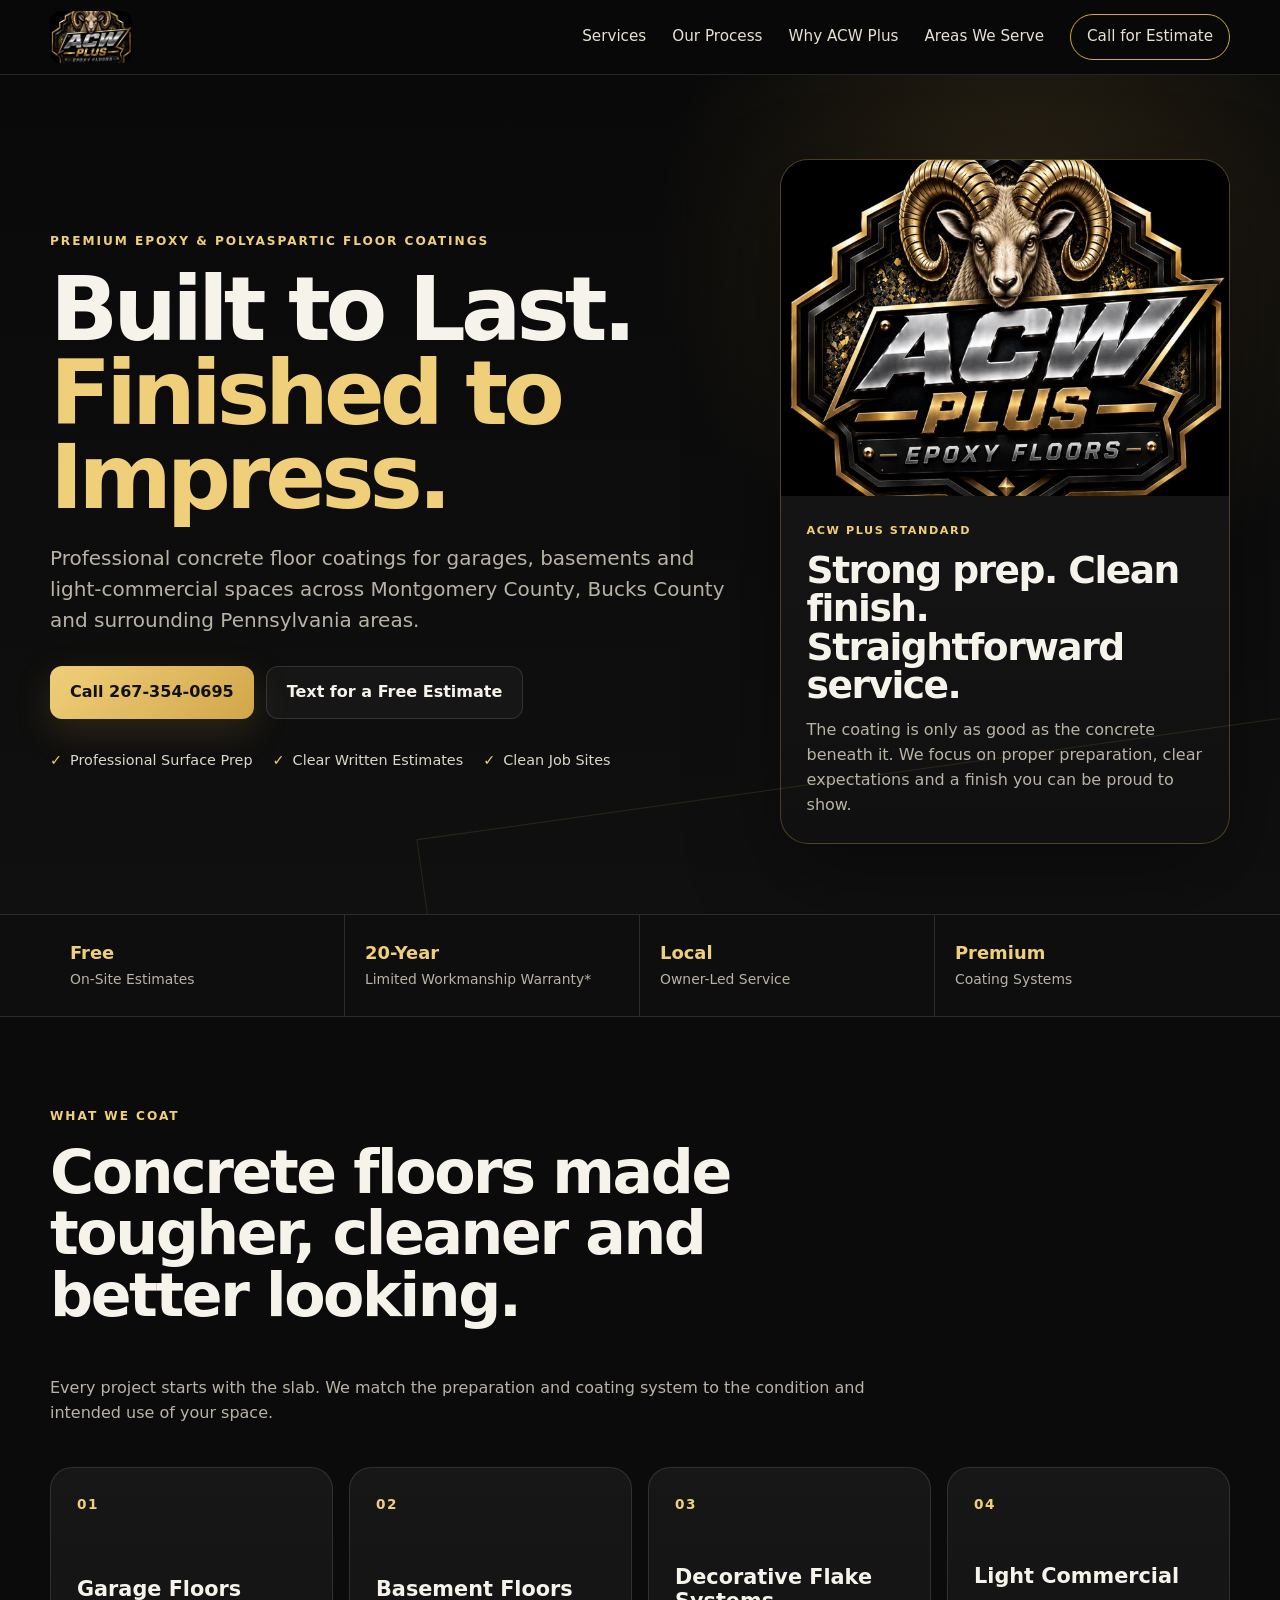
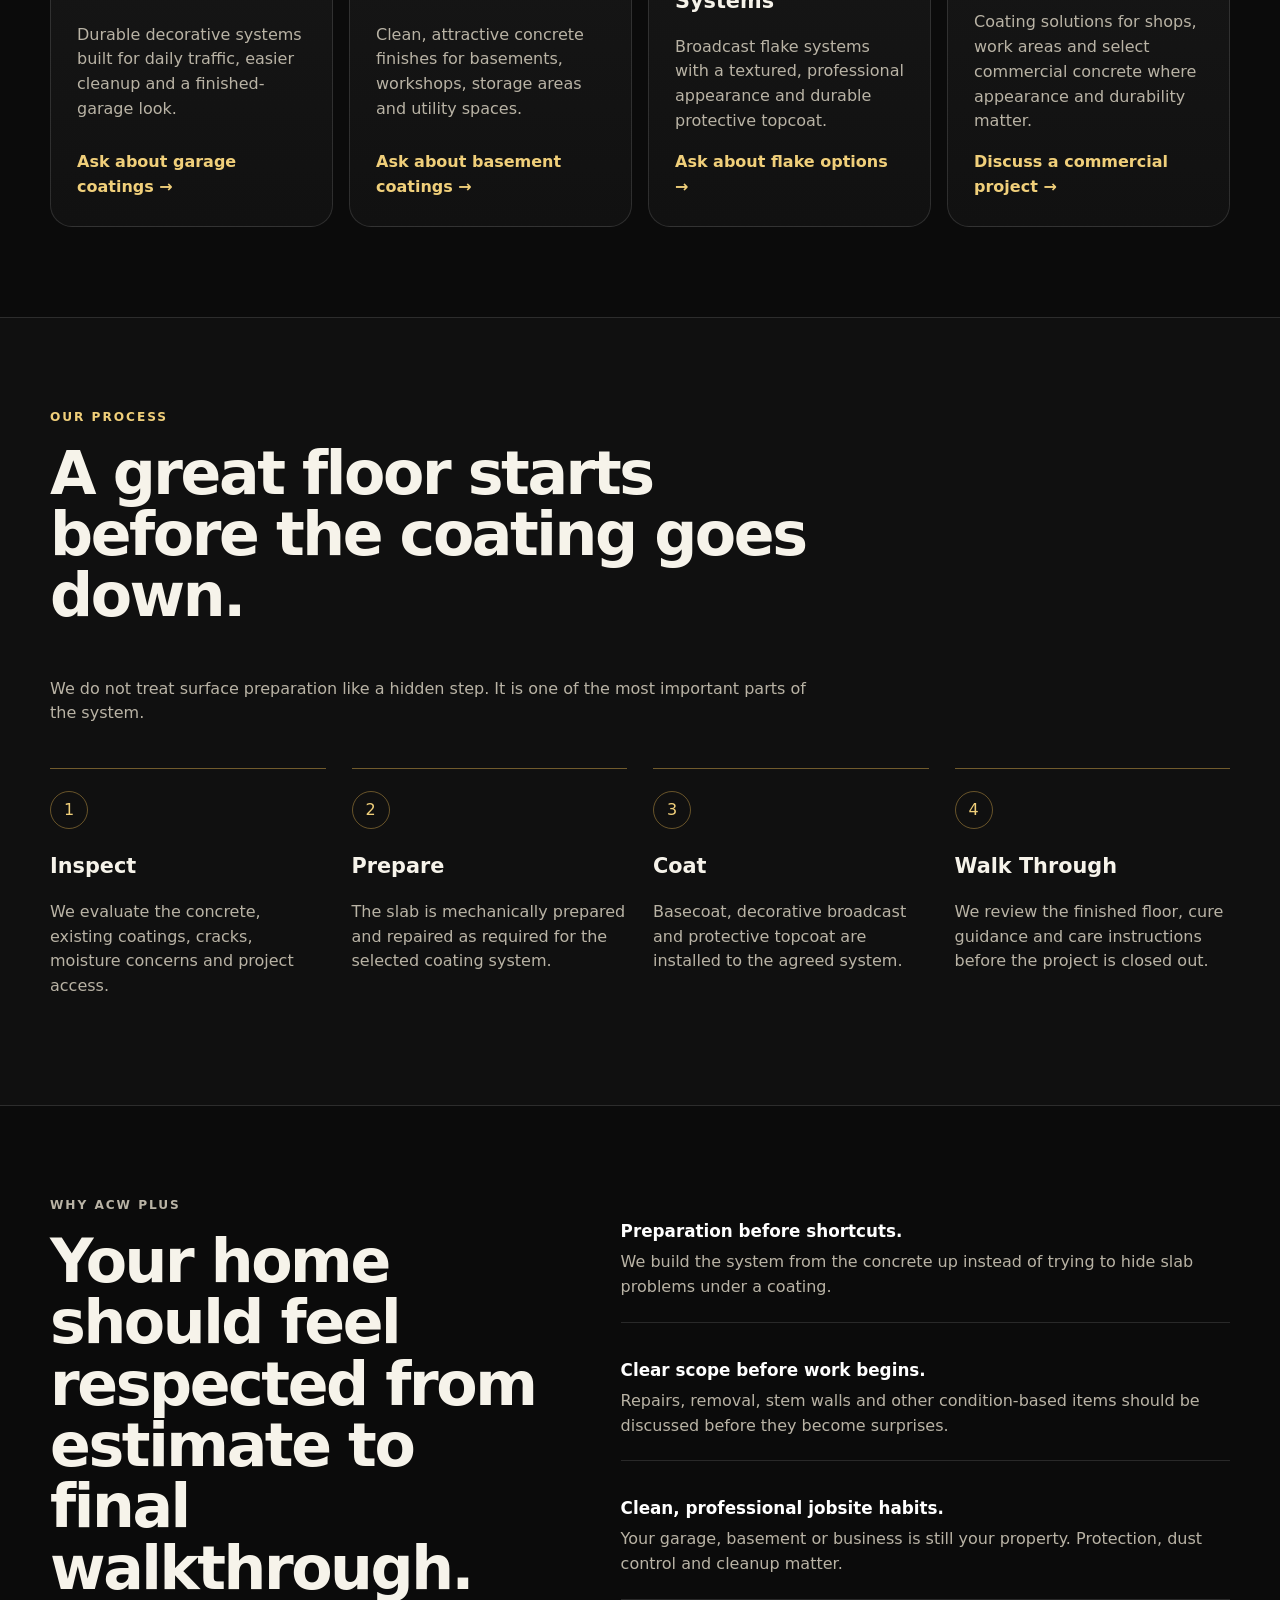
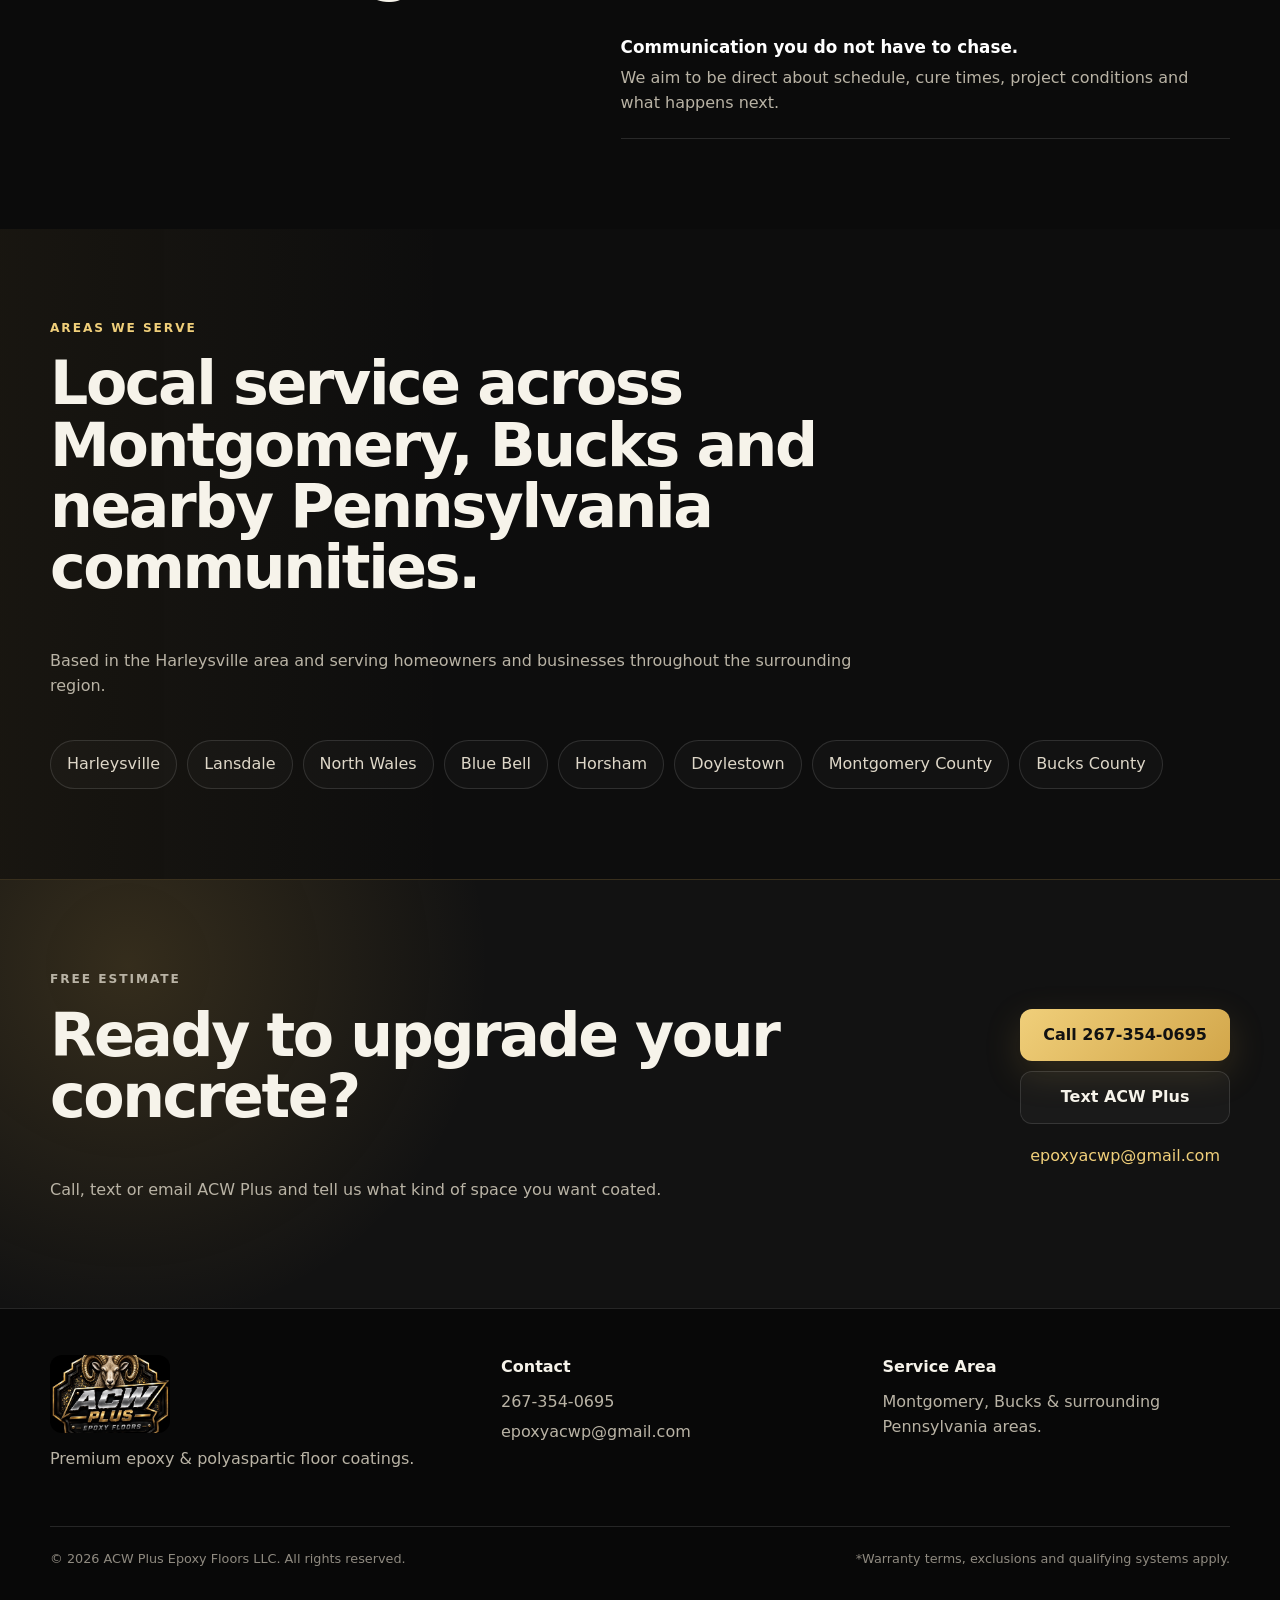
==== index.html @ c00e7986 "Add files via upload" ====
<!doctype html>
<html lang="en">
<head>
  <meta charset="utf-8" />
  <meta name="viewport" content="width=device-width, initial-scale=1" />
  <title>ACW Plus Epoxy Floors | Garage & Concrete Coatings in Montgomery County, PA</title>
  <meta name="description" content="Premium epoxy and polyaspartic floor coatings for garages, basements, patios and light-commercial spaces across Montgomery County, Bucks County and surrounding Pennsylvania areas. Free estimates." />
  <meta name="theme-color" content="#0b0b0b" />

  <!-- Add the final custom domain before launch:
  <link rel="canonical" href="https://YOURDOMAIN.com/" />
  -->

  <meta property="og:title" content="ACW Plus Epoxy Floors" />
  <meta property="og:description" content="Premium epoxy & polyaspartic floor coatings. Built to Last. Finished to Impress." />
  <meta property="og:type" content="website" />

  <link rel="preload" as="image" href="assets/acw-plus-logo.jpeg" />
  <link rel="stylesheet" href="styles.css" />

  <script type="application/ld+json">
  {
    "@context": "https://schema.org",
    "@type": "HomeAndConstructionBusiness",
    "name": "ACW Plus Epoxy Floors LLC",
    "telephone": "+1-267-354-0695",
    "email": "epoxyacwp@gmail.com",
    "description": "Premium epoxy and polyaspartic floor coatings for residential and light-commercial concrete.",
    "areaServed": [
      "Montgomery County, Pennsylvania",
      "Bucks County, Pennsylvania",
      "Philadelphia County, Pennsylvania"
    ],
    "serviceType": [
      "Garage floor coatings",
      "Basement floor coatings",
      "Concrete coatings",
      "Decorative flake systems"
    ]
  }
  </script>
</head>

<body>
  <header class="site-header" id="top">
    <div class="container nav-wrap">
      <a class="brand" href="#top" aria-label="ACW Plus home">
        <img src="assets/acw-plus-logo.jpeg" alt="ACW Plus Epoxy Floors ram logo" />
      </a>

      <button class="menu-button" aria-expanded="false" aria-controls="primary-nav">
        <span class="sr-only">Open menu</span>
        <span></span><span></span><span></span>
      </button>

      <nav id="primary-nav" class="primary-nav" aria-label="Primary navigation">
        <a href="#services">Services</a>
        <a href="#process">Our Process</a>
        <a href="#why-us">Why ACW Plus</a>
        <a href="#areas">Areas We Serve</a>
        <a class="nav-cta" href="tel:+12673540695">Call for Estimate</a>
      </nav>
    </div>
  </header>

  <main>
    <section class="hero">
      <div class="container hero-grid">
        <div class="hero-copy">
          <p class="eyebrow">Premium Epoxy & Polyaspartic Floor Coatings</p>
          <h1>Built to Last.<br><span>Finished to Impress.</span></h1>
          <p class="hero-text">
            Professional concrete floor coatings for garages, basements and light-commercial spaces
            across Montgomery County, Bucks County and surrounding Pennsylvania areas.
          </p>

          <div class="hero-actions">
            <a class="button button-primary" href="tel:+12673540695">Call 267-354-0695</a>
            <a class="button button-secondary" href="sms:+12673540695">Text for a Free Estimate</a>
          </div>

          <ul class="trust-row" aria-label="Key benefits">
            <li>Professional Surface Prep</li>
            <li>Clear Written Estimates</li>
            <li>Clean Job Sites</li>
          </ul>
        </div>

        <aside class="hero-card">
          <div class="hero-card-logo">
            <img src="assets/acw-plus-logo.jpeg" alt="" />
          </div>
          <div class="hero-card-content">
            <p class="mini-label">ACW PLUS STANDARD</p>
            <h2>Strong prep. Clean finish. Straightforward service.</h2>
            <p>
              The coating is only as good as the concrete beneath it. We focus on proper preparation,
              clear expectations and a finish you can be proud to show.
            </p>
          </div>
        </aside>
      </div>
    </section>

    <section class="credibility-strip" aria-label="ACW Plus service promise">
      <div class="container credibility-grid">
        <div><strong>Free</strong><span>On-Site Estimates</span></div>
        <div><strong>20-Year</strong><span>Limited Workmanship Warranty*</span></div>
        <div><strong>Local</strong><span>Owner-Led Service</span></div>
        <div><strong>Premium</strong><span>Coating Systems</span></div>
      </div>
    </section>

    <section class="section" id="services">
      <div class="container">
        <div class="section-heading">
          <p class="eyebrow">What We Coat</p>
          <h2>Concrete floors made tougher, cleaner and better looking.</h2>
          <p>
            Every project starts with the slab. We match the preparation and coating system to the
            condition and intended use of your space.
          </p>
        </div>

        <div class="card-grid services-grid">
          <article class="service-card">
            <div class="card-number">01</div>
            <h3>Garage Floors</h3>
            <p>Durable decorative systems built for daily traffic, easier cleanup and a finished-garage look.</p>
            <a href="tel:+12673540695">Ask about garage coatings →</a>
          </article>

          <article class="service-card">
            <div class="card-number">02</div>
            <h3>Basement Floors</h3>
            <p>Clean, attractive concrete finishes for basements, workshops, storage areas and utility spaces.</p>
            <a href="tel:+12673540695">Ask about basement coatings →</a>
          </article>

          <article class="service-card">
            <div class="card-number">03</div>
            <h3>Decorative Flake Systems</h3>
            <p>Broadcast flake systems with a textured, professional appearance and durable protective topcoat.</p>
            <a href="tel:+12673540695">Ask about flake options →</a>
          </article>

          <article class="service-card">
            <div class="card-number">04</div>
            <h3>Light Commercial</h3>
            <p>Coating solutions for shops, work areas and select commercial concrete where appearance and durability matter.</p>
            <a href="mailto:epoxyacwp@gmail.com">Discuss a commercial project →</a>
          </article>
        </div>
      </div>
    </section>

    <section class="section section-dark" id="process">
      <div class="container">
        <div class="section-heading narrow">
          <p class="eyebrow">Our Process</p>
          <h2>A great floor starts before the coating goes down.</h2>
          <p>We do not treat surface preparation like a hidden step. It is one of the most important parts of the system.</p>
        </div>

        <div class="process-grid">
          <article><span>1</span><h3>Inspect</h3><p>We evaluate the concrete, existing coatings, cracks, moisture concerns and project access.</p></article>
          <article><span>2</span><h3>Prepare</h3><p>The slab is mechanically prepared and repaired as required for the selected coating system.</p></article>
          <article><span>3</span><h3>Coat</h3><p>Basecoat, decorative broadcast and protective topcoat are installed to the agreed system.</p></article>
          <article><span>4</span><h3>Walk Through</h3><p>We review the finished floor, cure guidance and care instructions before the project is closed out.</p></article>
        </div>
      </div>
    </section>

    <section class="section" id="why-us">
      <div class="container split">
        <div>
          <p class="eyebrow">Why ACW Plus</p>
          <h2>Your home should feel respected from estimate to final walkthrough.</h2>
        </div>

        <div class="check-list">
          <div>
            <strong>Preparation before shortcuts.</strong>
            <p>We build the system from the concrete up instead of trying to hide slab problems under a coating.</p>
          </div>
          <div>
            <strong>Clear scope before work begins.</strong>
            <p>Repairs, removal, stem walls and other condition-based items should be discussed before they become surprises.</p>
          </div>
          <div>
            <strong>Clean, professional jobsite habits.</strong>
            <p>Your garage, basement or business is still your property. Protection, dust control and cleanup matter.</p>
          </div>
          <div>
            <strong>Communication you do not have to chase.</strong>
            <p>We aim to be direct about schedule, cure times, project conditions and what happens next.</p>
          </div>
        </div>
      </div>
    </section>

    <section class="section areas" id="areas">
      <div class="container">
        <div class="section-heading">
          <p class="eyebrow">Areas We Serve</p>
          <h2>Local service across Montgomery, Bucks and nearby Pennsylvania communities.</h2>
          <p>
            Based in the Harleysville area and serving homeowners and businesses throughout the surrounding region.
          </p>
        </div>

        <div class="area-pills" aria-label="Service areas">
          <span>Harleysville</span>
          <span>Lansdale</span>
          <span>North Wales</span>
          <span>Blue Bell</span>
          <span>Horsham</span>
          <span>Doylestown</span>
          <span>Montgomery County</span>
          <span>Bucks County</span>
        </div>
      </div>
    </section>

    <section class="section final-cta" id="estimate">
      <div class="container final-cta-inner">
        <div>
          <p class="eyebrow">Free Estimate</p>
          <h2>Ready to upgrade your concrete?</h2>
          <p>Call, text or email ACW Plus and tell us what kind of space you want coated.</p>
        </div>

        <div class="contact-stack">
          <a class="button button-primary" href="tel:+12673540695">Call 267-354-0695</a>
          <a class="button button-secondary" href="sms:+12673540695">Text ACW Plus</a>
          <a class="text-link" href="mailto:epoxyacwp@gmail.com">epoxyacwp@gmail.com</a>
        </div>
      </div>
    </section>
  </main>

  <footer class="site-footer">
    <div class="container footer-grid">
      <div class="footer-brand">
        <img src="assets/acw-plus-logo.jpeg" alt="ACW Plus Epoxy Floors" />
        <p>Premium epoxy & polyaspartic floor coatings.</p>
      </div>

      <div>
        <strong>Contact</strong>
        <a href="tel:+12673540695">267-354-0695</a>
        <a href="mailto:epoxyacwp@gmail.com">epoxyacwp@gmail.com</a>
      </div>

      <div>
        <strong>Service Area</strong>
        <p>Montgomery, Bucks & surrounding Pennsylvania areas.</p>
      </div>
    </div>

    <div class="container footer-bottom">
      <span>© <span id="year"></span> ACW Plus Epoxy Floors LLC. All rights reserved.</span>
      <span>*Warranty terms, exclusions and qualifying systems apply.</span>
    </div>
  </footer>

  <div class="mobile-action-bar" aria-label="Quick contact">
    <a href="tel:+12673540695">Call</a>
    <a href="sms:+12673540695">Text</a>
    <a href="mailto:epoxyacwp@gmail.com">Email</a>
  </div>

  <script src="script.js"></script>
</body>
</html>
---- styles.css ----
:root {
  --bg: #0b0b0b;
  --bg-soft: #141414;
  --panel: #191919;
  --text: #f6f3ea;
  --muted: #b9b3a5;
  --gold: #d2a64a;
  --gold-light: #f0cf7a;
  --line: rgba(255,255,255,.12);
  --white: #ffffff;
  --max: 1180px;
  --radius: 22px;
}

* { box-sizing: border-box; }

html { scroll-behavior: smooth; }

body {
  margin: 0;
  background: var(--bg);
  color: var(--text);
  font-family: Inter, ui-sans-serif, system-ui, -apple-system, BlinkMacSystemFont, "Segoe UI", sans-serif;
  line-height: 1.55;
  -webkit-font-smoothing: antialiased;
}

img { max-width: 100%; display: block; }
a { color: inherit; }
button, input, textarea { font: inherit; }

.container {
  width: min(calc(100% - 36px), var(--max));
  margin-inline: auto;
}

.sr-only {
  position: absolute;
  width: 1px; height: 1px;
  padding: 0; margin: -1px;
  overflow: hidden; clip: rect(0,0,0,0);
  white-space: nowrap; border: 0;
}

.site-header {
  position: sticky;
  top: 0;
  z-index: 50;
  background: rgba(8,8,8,.90);
  backdrop-filter: blur(16px);
  border-bottom: 1px solid var(--line);
}

.nav-wrap {
  min-height: 74px;
  display: flex;
  align-items: center;
  justify-content: space-between;
  gap: 24px;
}

.brand img {
  width: 82px;
  height: 52px;
  object-fit: cover;
  object-position: center;
  border-radius: 10px;
}

.primary-nav {
  display: flex;
  align-items: center;
  gap: 26px;
}

.primary-nav a {
  text-decoration: none;
  color: #e7e1d4;
  font-size: .95rem;
}

.primary-nav a:hover { color: var(--gold-light); }

.nav-cta {
  border: 1px solid var(--gold);
  border-radius: 999px;
  padding: 10px 16px;
}

.menu-button {
  display: none;
  width: 42px;
  height: 42px;
  border-radius: 10px;
  border: 1px solid var(--line);
  background: transparent;
  padding: 10px;
}

.menu-button span:not(.sr-only) {
  display: block;
  height: 2px;
  background: var(--white);
  margin: 5px 0;
}

.hero {
  position: relative;
  overflow: hidden;
  padding: 84px 0 70px;
  background:
    radial-gradient(circle at 80% 20%, rgba(210,166,74,.18), transparent 30%),
    linear-gradient(180deg, #090909 0%, #101010 100%);
}

.hero::after {
  content: "";
  position: absolute;
  inset: auto -10% -45% 35%;
  height: 520px;
  border: 1px solid rgba(210,166,74,.15);
  transform: rotate(-8deg);
  pointer-events: none;
}

.hero-grid {
  display: grid;
  grid-template-columns: 1.2fr .8fr;
  gap: 54px;
  align-items: center;
}

.eyebrow {
  margin: 0 0 16px;
  color: var(--gold-light);
  font-weight: 800;
  font-size: .76rem;
  letter-spacing: .16em;
  text-transform: uppercase;
}

h1, h2, h3, p { margin-top: 0; }

h1 {
  margin-bottom: 24px;
  max-width: 800px;
  font-size: clamp(3rem, 7vw, 6.5rem);
  line-height: .94;
  letter-spacing: -.055em;
}

h1 span { color: var(--gold-light); }

h2 {
  font-size: clamp(2rem, 4.7vw, 4rem);
  line-height: 1.02;
  letter-spacing: -.04em;
}

h3 {
  font-size: 1.3rem;
  line-height: 1.15;
}

.hero-text {
  max-width: 700px;
  font-size: clamp(1rem, 2vw, 1.25rem);
  color: var(--muted);
}

.hero-actions {
  display: flex;
  flex-wrap: wrap;
  gap: 12px;
  margin: 30px 0;
}

.button {
  min-height: 52px;
  display: inline-flex;
  align-items: center;
  justify-content: center;
  padding: 13px 20px;
  border-radius: 12px;
  text-decoration: none;
  font-weight: 800;
}

.button-primary {
  background: linear-gradient(135deg, var(--gold-light), var(--gold));
  color: #111;
  box-shadow: 0 12px 36px rgba(210,166,74,.17);
}

.button-secondary {
  border: 1px solid var(--line);
  background: rgba(255,255,255,.035);
}

.trust-row {
  list-style: none;
  display: flex;
  flex-wrap: wrap;
  gap: 10px 20px;
  padding: 0;
  margin: 28px 0 0;
  color: #ddd7ca;
  font-size: .9rem;
}

.trust-row li::before {
  content: "✓";
  color: var(--gold-light);
  margin-right: 8px;
}

.hero-card {
  border-radius: 28px;
  overflow: hidden;
  border: 1px solid rgba(210,166,74,.3);
  background: linear-gradient(180deg, #191919, #101010);
  box-shadow: 0 30px 90px rgba(0,0,0,.4);
}

.hero-card-logo {
  aspect-ratio: 4/3;
  background: #050505;
  overflow: hidden;
}

.hero-card-logo img {
  width: 100%;
  height: 100%;
  object-fit: cover;
}

.hero-card-content { padding: 26px; }

.hero-card-content h2 {
  font-size: clamp(1.55rem, 3vw, 2.35rem);
  margin-bottom: 14px;
}

.hero-card-content p:last-child { color: var(--muted); margin-bottom: 0; }

.mini-label {
  font-size: .7rem;
  color: var(--gold-light);
  font-weight: 800;
  letter-spacing: .14em;
}

.credibility-strip {
  border-top: 1px solid var(--line);
  border-bottom: 1px solid var(--line);
  background: #0e0e0e;
}

.credibility-grid {
  display: grid;
  grid-template-columns: repeat(4, 1fr);
}

.credibility-grid > div {
  padding: 24px 20px;
  border-right: 1px solid var(--line);
}

.credibility-grid > div:last-child { border-right: 0; }
.credibility-grid strong { display: block; color: var(--gold-light); font-size: 1.12rem; }
.credibility-grid span { color: var(--muted); font-size: .87rem; }

.section { padding: 90px 0; }
.section-dark { background: #101010; border-block: 1px solid var(--line); }

.section-heading {
  max-width: 820px;
  margin-bottom: 42px;
}

.section-heading p:last-child,
.split p,
.check-list p,
.service-card p,
.process-grid p,
.final-cta p,
.site-footer p { color: var(--muted); }

.section-heading.narrow { max-width: 760px; }

.card-grid {
  display: grid;
  grid-template-columns: repeat(4, 1fr);
  gap: 16px;
}

.service-card {
  min-height: 320px;
  display: flex;
  flex-direction: column;
  padding: 26px;
  border: 1px solid var(--line);
  border-radius: var(--radius);
  background: linear-gradient(180deg, #171717, #111111);
}

.service-card:hover { border-color: rgba(210,166,74,.45); transform: translateY(-2px); }
.service-card { transition: .2s ease; }

.card-number {
  margin-bottom: auto;
  color: var(--gold-light);
  font-size: .85rem;
  font-weight: 900;
  letter-spacing: .12em;
}

.service-card h3 { margin-top: 50px; }
.service-card a { margin-top: auto; text-decoration: none; color: var(--gold-light); font-weight: 700; }

.process-grid {
  display: grid;
  grid-template-columns: repeat(4, 1fr);
  gap: 26px;
}

.process-grid article {
  border-top: 1px solid rgba(210,166,74,.5);
  padding-top: 22px;
}

.process-grid span {
  display: inline-flex;
  width: 38px;
  height: 38px;
  align-items: center;
  justify-content: center;
  border: 1px solid rgba(210,166,74,.45);
  border-radius: 50%;
  color: var(--gold-light);
  margin-bottom: 26px;
}

.split {
  display: grid;
  grid-template-columns: .9fr 1.1fr;
  gap: 72px;
  align-items: start;
}

.check-list {
  display: grid;
  gap: 12px;
}

.check-list > div {
  padding: 22px 0;
  border-bottom: 1px solid var(--line);
}

.check-list strong {
  display: block;
  color: var(--white);
  margin-bottom: 6px;
  font-size: 1.05rem;
}

.check-list p { margin-bottom: 0; }

.areas {
  background:
    linear-gradient(90deg, rgba(210,166,74,.06), transparent 35%),
    #0d0d0d;
}

.area-pills {
  display: flex;
  flex-wrap: wrap;
  gap: 10px;
}

.area-pills span {
  border: 1px solid var(--line);
  border-radius: 999px;
  padding: 11px 16px;
  color: #ded7c8;
  background: rgba(255,255,255,.025);
}

.final-cta {
  background:
    radial-gradient(circle at 10% 20%, rgba(210,166,74,.18), transparent 30%),
    #121212;
  border-top: 1px solid rgba(210,166,74,.2);
}

.final-cta-inner {
  display: grid;
  grid-template-columns: 1fr auto;
  gap: 60px;
  align-items: center;
}

.contact-stack {
  display: grid;
  gap: 10px;
  min-width: min(100%, 310px);
}

.text-link {
  text-align: center;
  color: var(--gold-light);
  text-decoration: none;
  padding: 10px;
}

.site-footer {
  padding: 46px 0 90px;
  background: #080808;
  border-top: 1px solid var(--line);
}

.footer-grid {
  display: grid;
  grid-template-columns: 1.2fr 1fr 1fr;
  gap: 34px;
}

.footer-brand img {
  width: 120px;
  height: 78px;
  object-fit: cover;
  border-radius: 12px;
  margin-bottom: 14px;
}

.footer-grid strong { display: block; margin-bottom: 10px; }
.footer-grid a { display: block; color: var(--muted); text-decoration: none; margin: 5px 0; }

.footer-bottom {
  margin-top: 38px;
  padding-top: 22px;
  border-top: 1px solid var(--line);
  display: flex;
  justify-content: space-between;
  gap: 20px;
  color: #8f8a80;
  font-size: .8rem;
}

.mobile-action-bar {
  display: none;
}

@media (max-width: 980px) {
  .card-grid { grid-template-columns: repeat(2, 1fr); }
  .hero-grid { grid-template-columns: 1fr; }
  .hero-card { max-width: 700px; }
  .process-grid { grid-template-columns: repeat(2, 1fr); }
  .split { grid-template-columns: 1fr; gap: 32px; }
}

@media (max-width: 760px) {
  .container { width: min(calc(100% - 26px), var(--max)); }

  .site-header { position: sticky; }

  .menu-button { display: block; }

  .primary-nav {
    position: absolute;
    top: 74px;
    left: 13px;
    right: 13px;
    display: none;
    flex-direction: column;
    align-items: stretch;
    gap: 4px;
    padding: 12px;
    background: rgba(12,12,12,.98);
    border: 1px solid var(--line);
    border-radius: 16px;
    box-shadow: 0 24px 80px rgba(0,0,0,.5);
  }

  .primary-nav.open { display: flex; }
  .primary-nav a { padding: 12px 10px; }
  .nav-cta { text-align: center; }

  .hero { padding: 58px 0 48px; }
  h1 { font-size: clamp(3.3rem, 16vw, 5.2rem); }
  .hero-actions { display: grid; }
  .button { width: 100%; }

  .trust-row { display: grid; gap: 8px; }

  .hero-card-content { padding: 22px; }

  .credibility-grid {
    grid-template-columns: repeat(2, 1fr);
  }

  .credibility-grid > div {
    border-bottom: 1px solid var(--line);
  }

  .credibility-grid > div:nth-child(2) { border-right: 0; }

  .section { padding: 66px 0; }
  .card-grid,
  .process-grid { grid-template-columns: 1fr; }

  .service-card { min-height: 260px; }

  .final-cta-inner,
  .footer-grid { grid-template-columns: 1fr; gap: 28px; }

  .footer-bottom {
    flex-direction: column;
    padding-bottom: 12px;
  }

  .site-footer { padding-bottom: 112px; }

  .mobile-action-bar {
    position: fixed;
    left: 10px;
    right: 10px;
    bottom: 10px;
    z-index: 60;
    display: grid;
    grid-template-columns: repeat(3, 1fr);
    overflow: hidden;
    border: 1px solid rgba(210,166,74,.4);
    border-radius: 16px;
    background: rgba(10,10,10,.94);
    backdrop-filter: blur(14px);
    box-shadow: 0 16px 60px rgba(0,0,0,.45);
  }

  .mobile-action-bar a {
    padding: 14px 8px;
    text-align: center;
    text-decoration: none;
    font-weight: 800;
    border-right: 1px solid var(--line);
  }

  .mobile-action-bar a:last-child { border-right: 0; }
  .mobile-action-bar a:first-child { color: #111; background: linear-gradient(135deg, var(--gold-light), var(--gold)); }
}

@media (prefers-reduced-motion: reduce) {
  html { scroll-behavior: auto; }
  * { transition: none !important; }
}
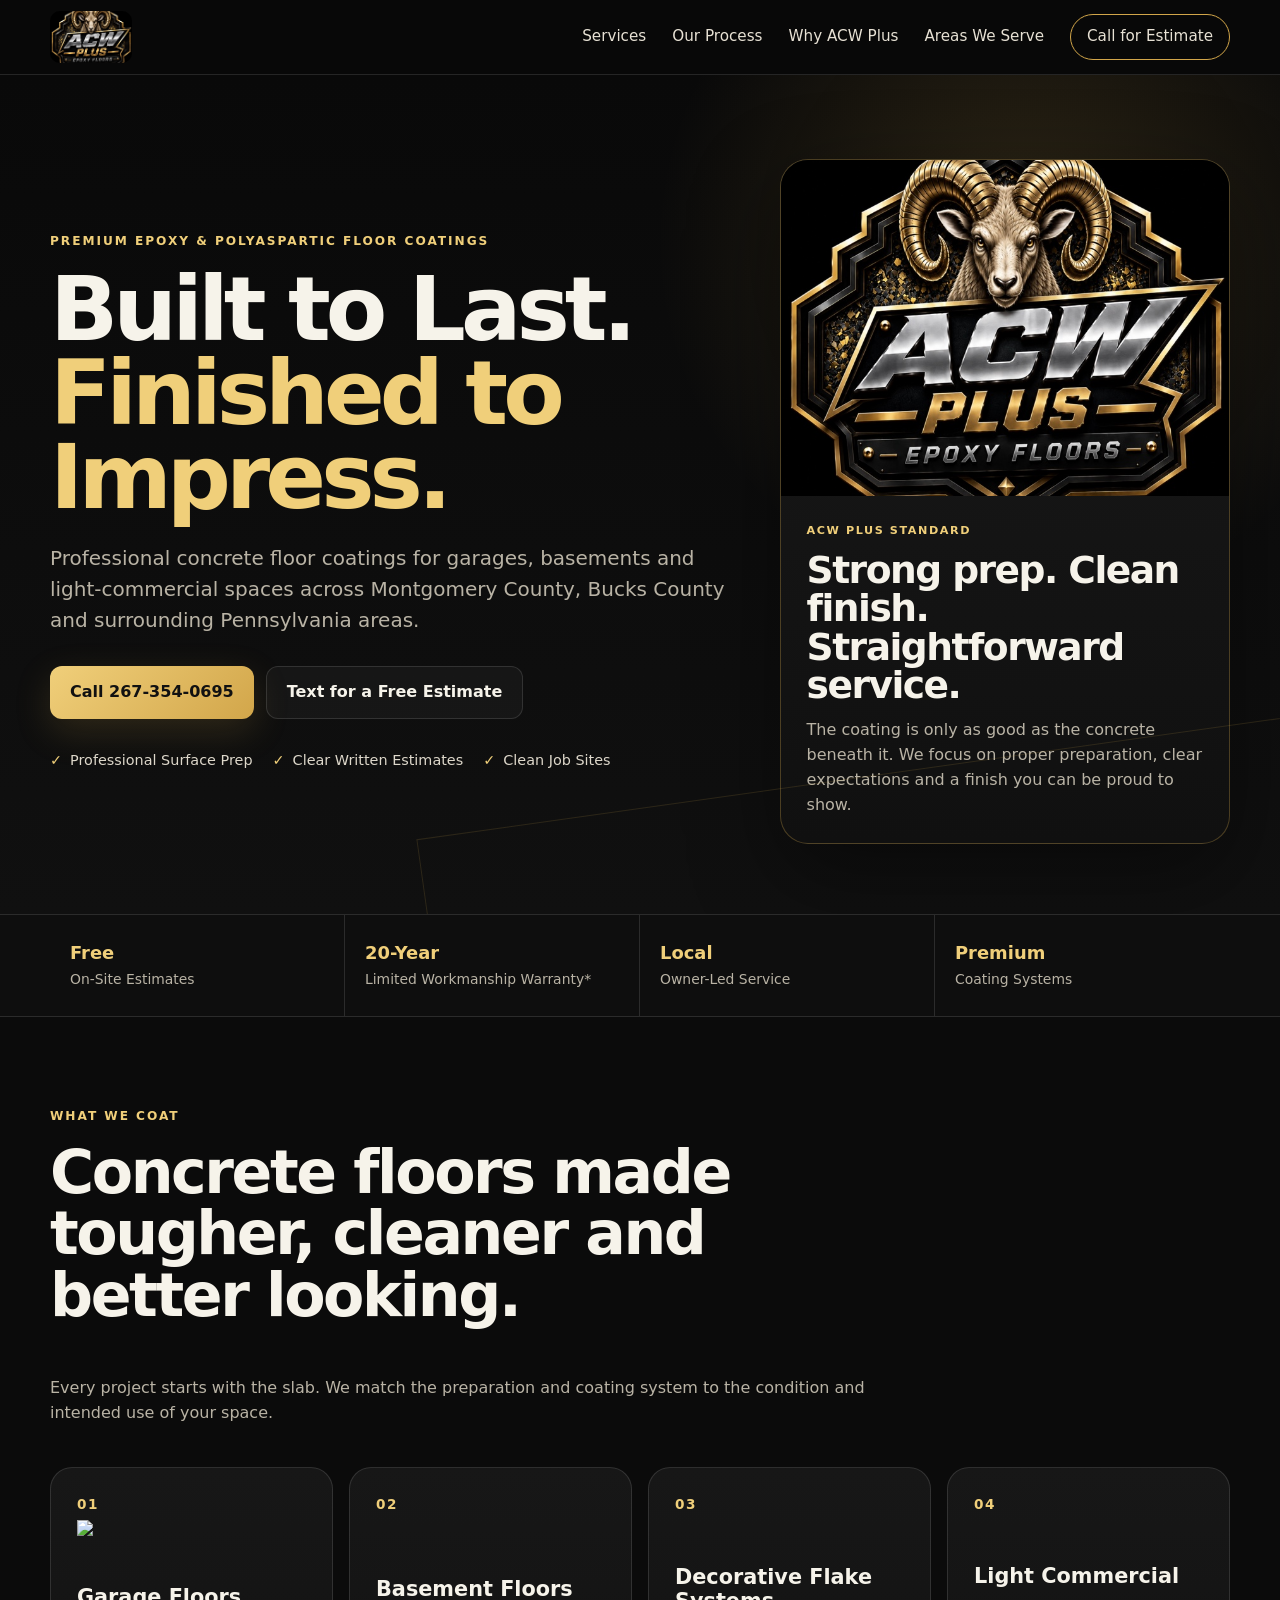
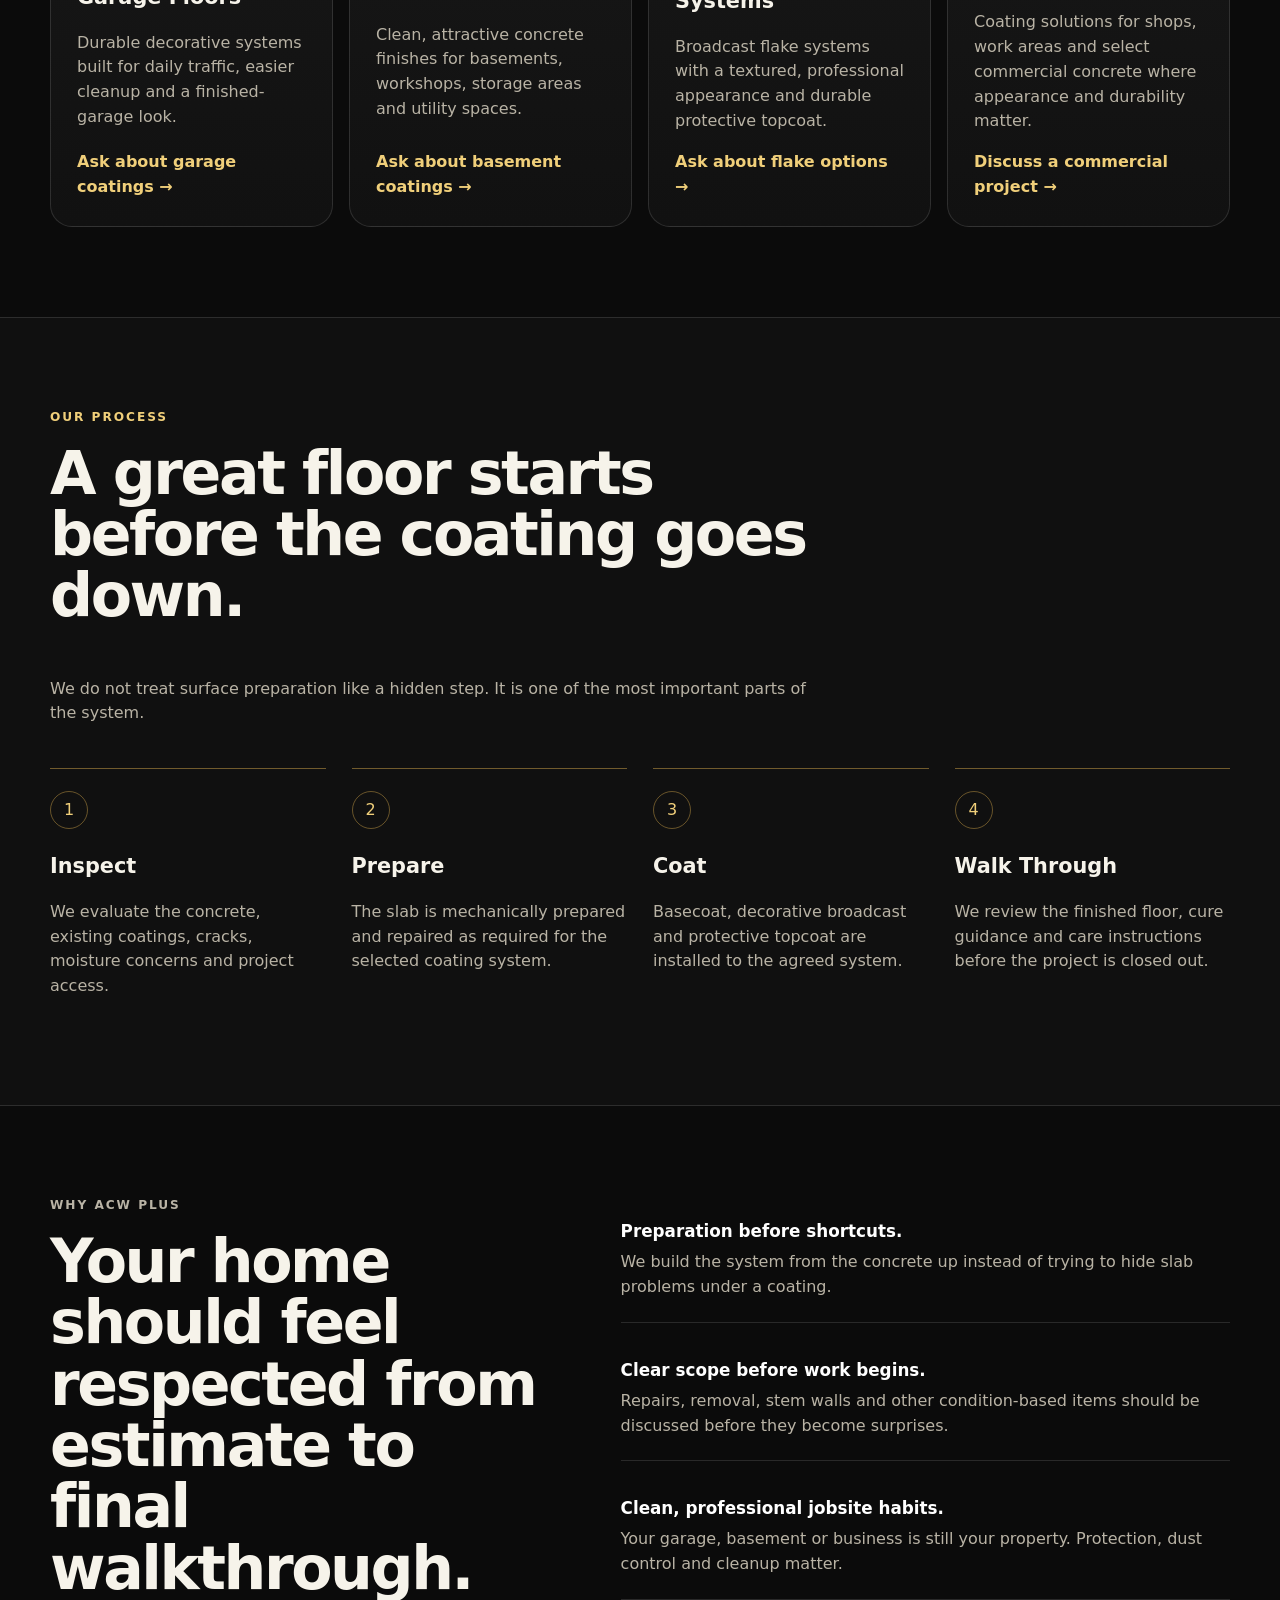
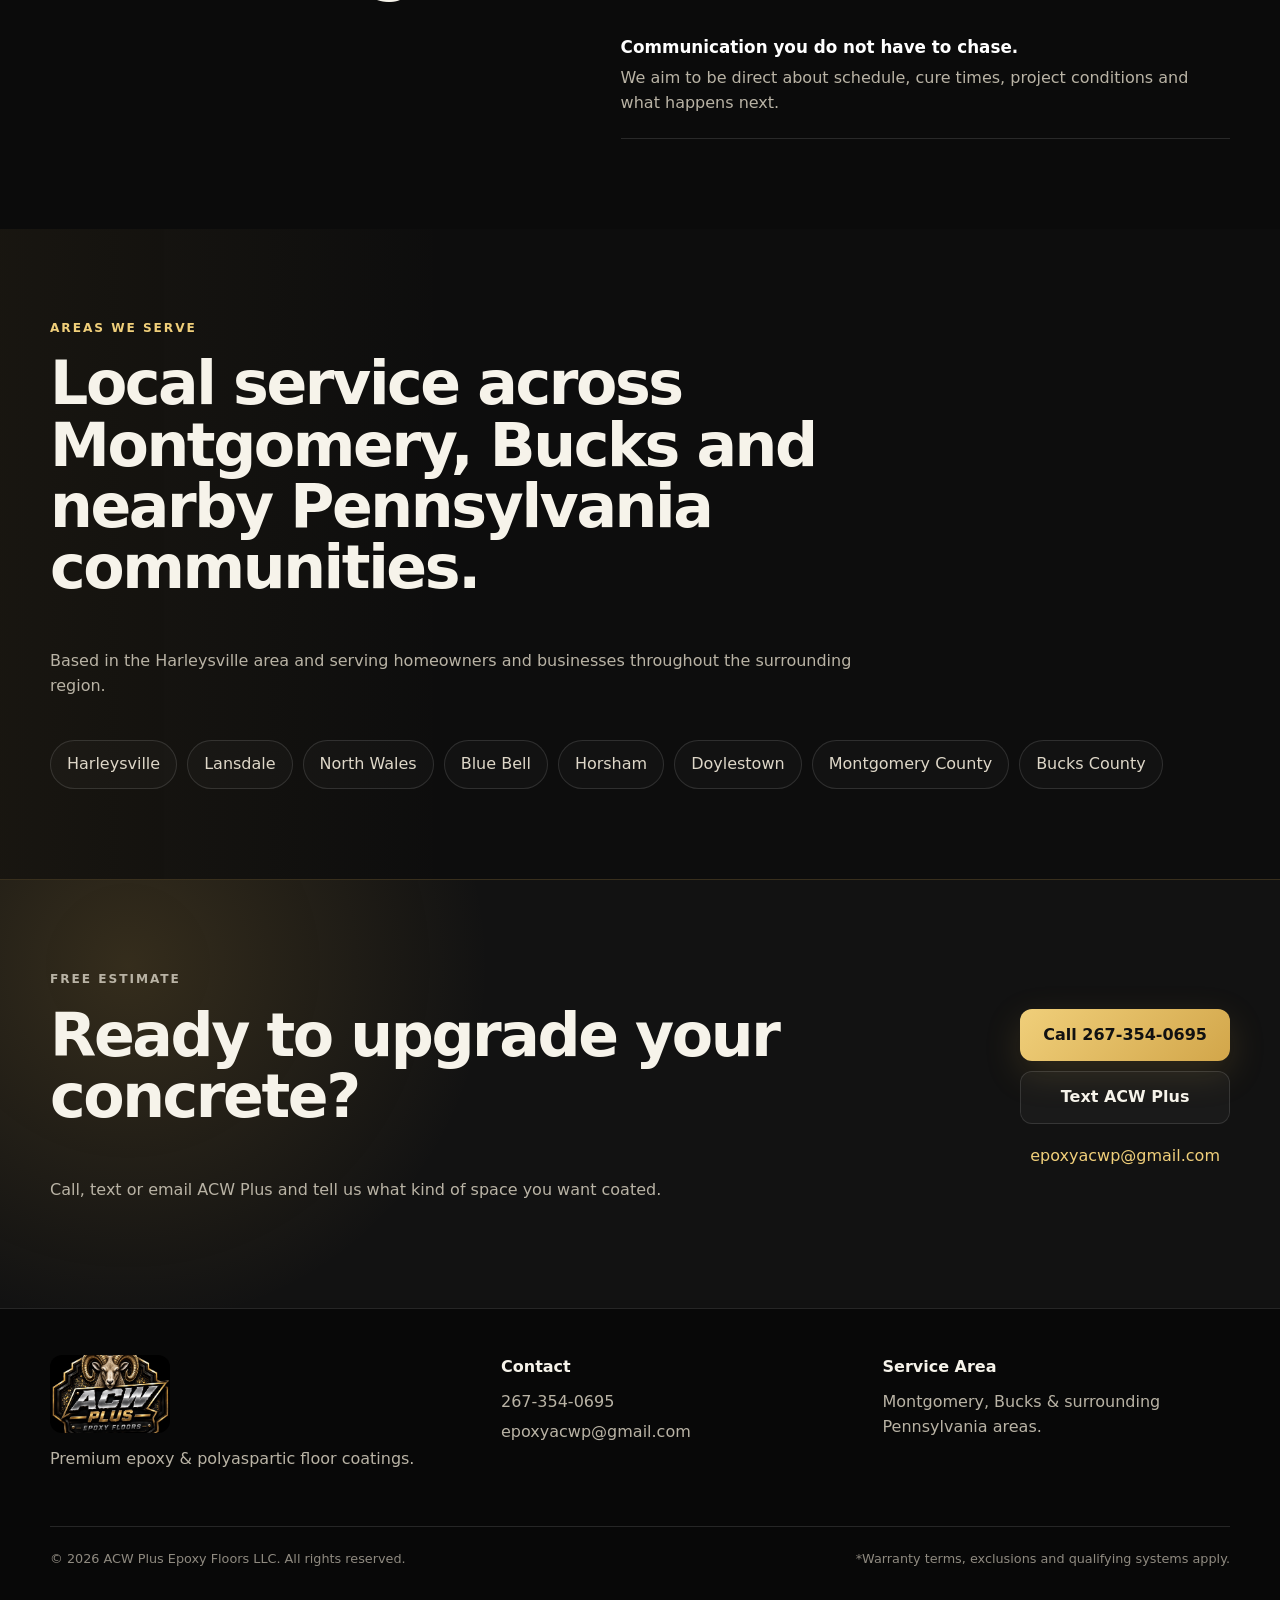
==== commit 1c40d0d2: "Update index.html" ====
--- a/index.html
+++ b/index.html
@@ -125,6 +125,7 @@
         <div class="card-grid services-grid">
           <article class="service-card">
             <div class="card-number">01</div>
+            <img src="assets/1.JPG alt="Gray flake garage floor coating">
             <h3>Garage Floors</h3>
             <p>Durable decorative systems built for daily traffic, easier cleanup and a finished-garage look.</p>
             <a href="tel:+12673540695">Ask about garage coatings →</a>
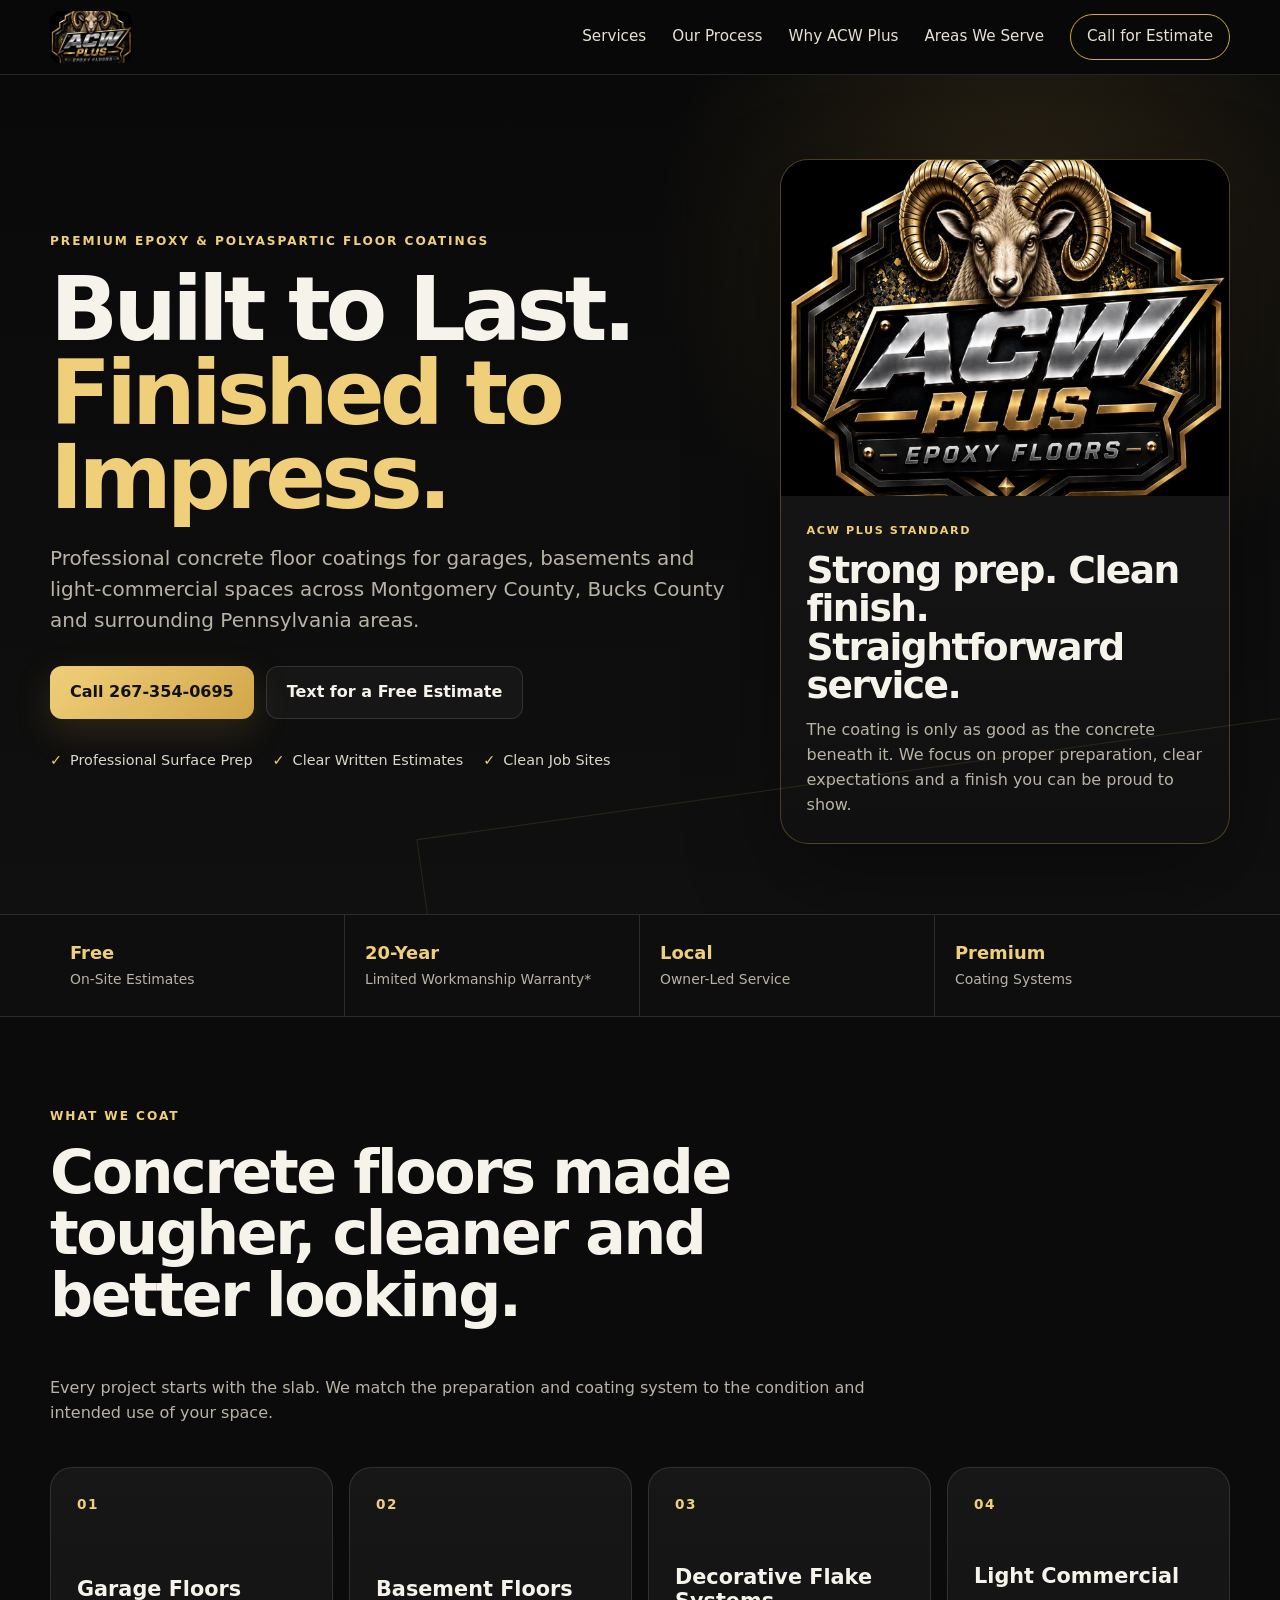
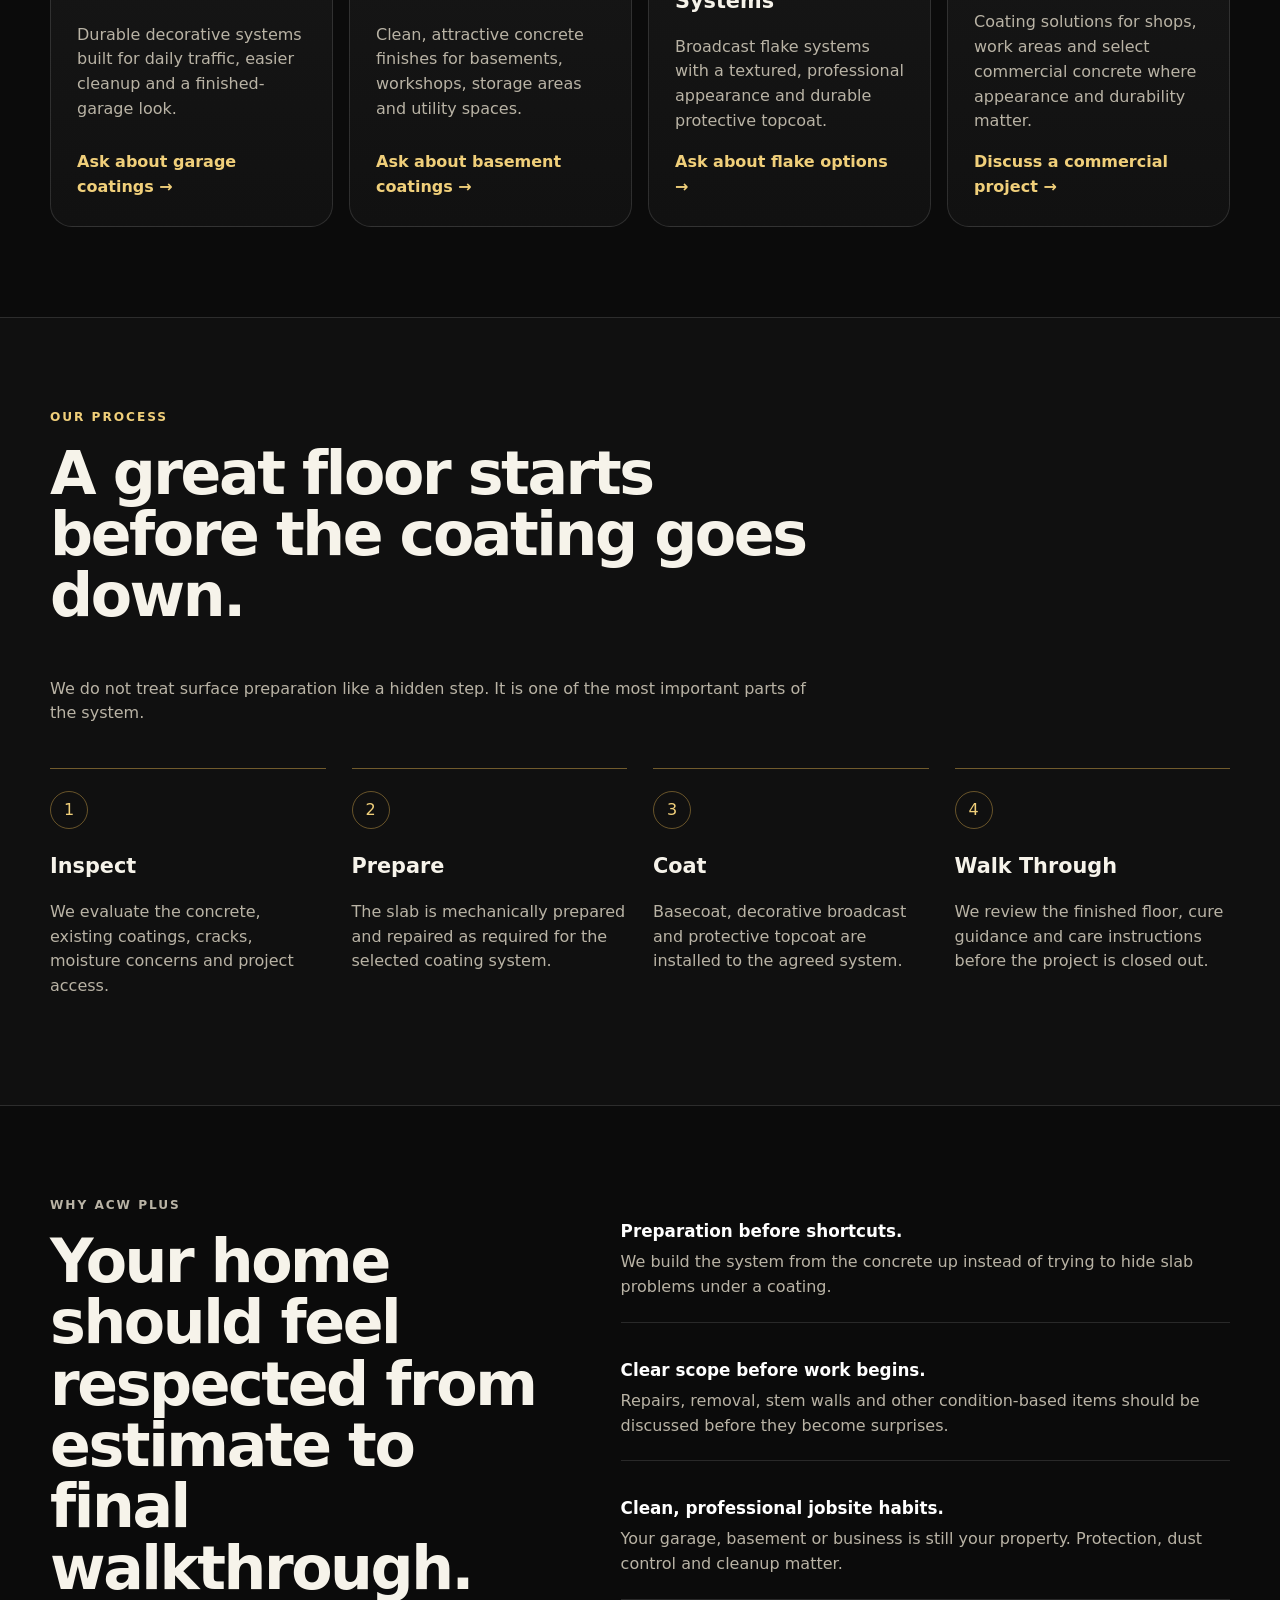
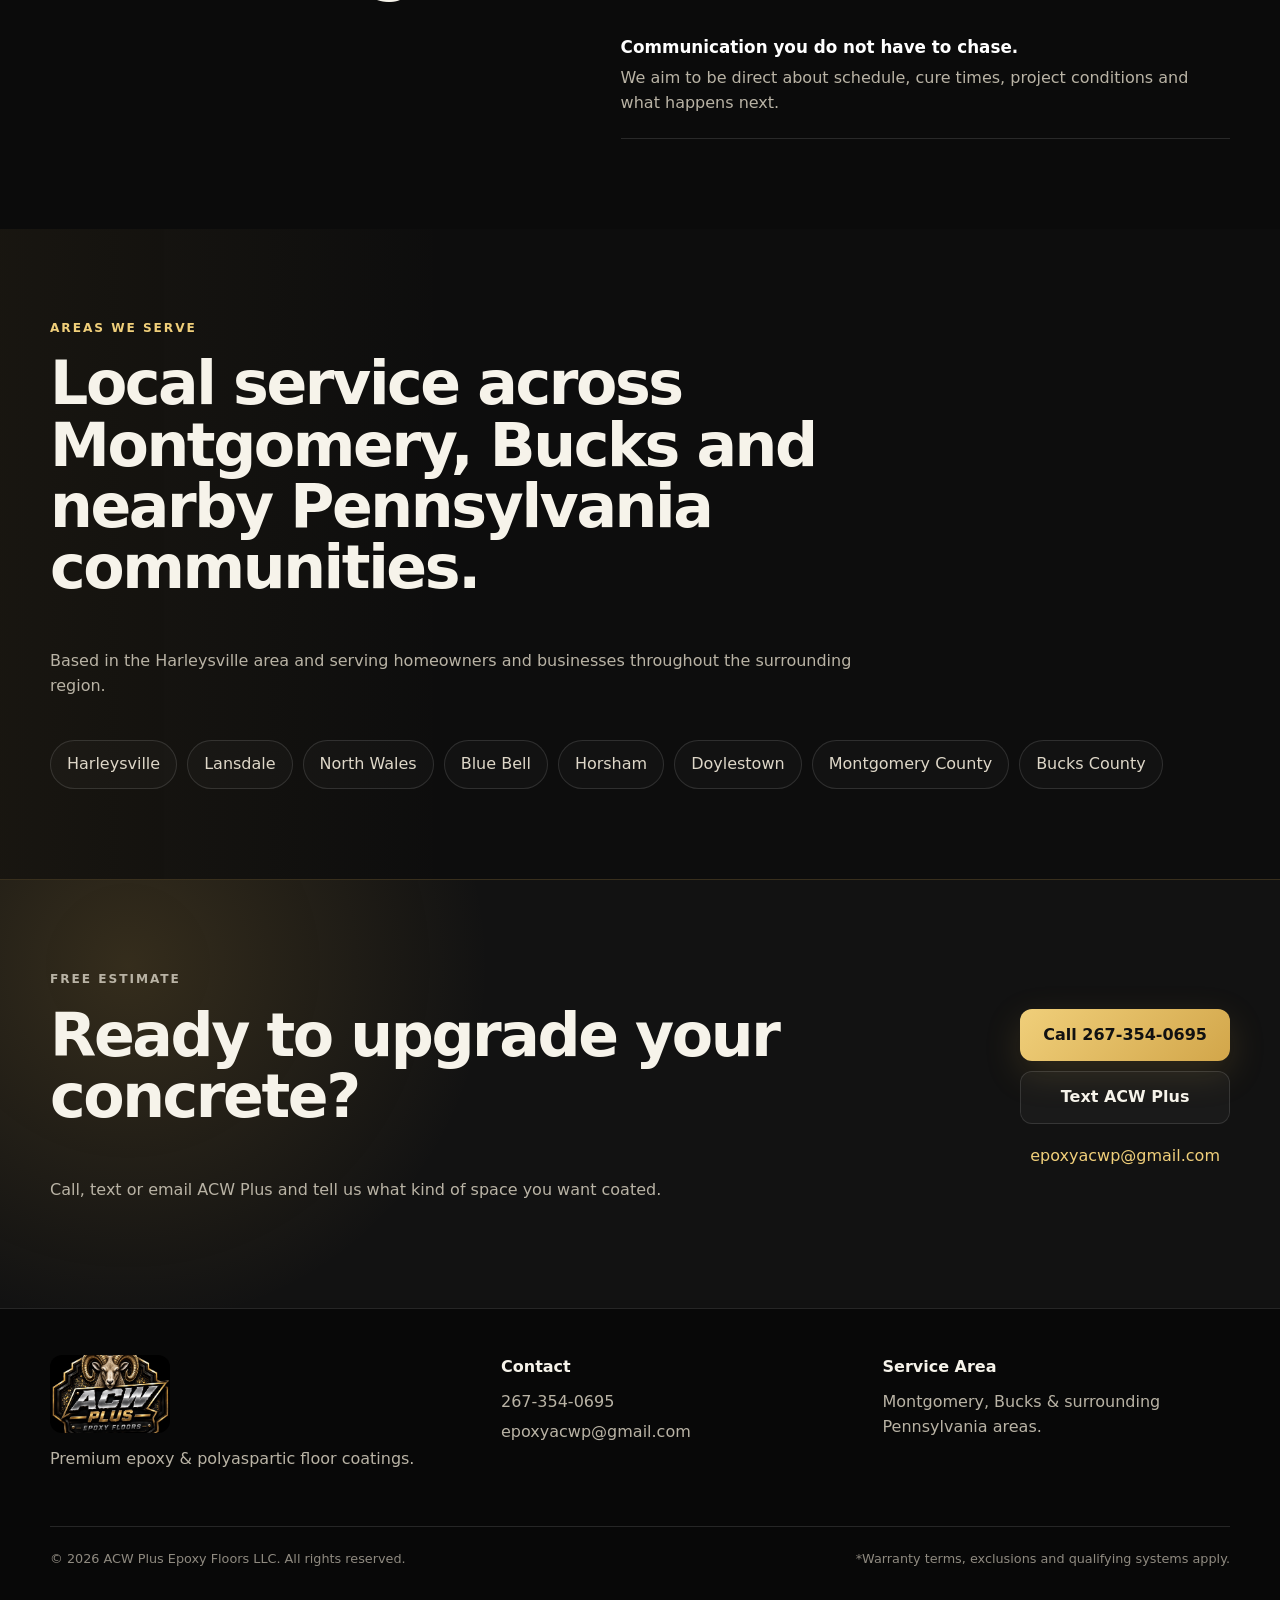
==== commit 85c9cec7: "Update index.html" ====
--- a/index.html
+++ b/index.html
@@ -125,7 +125,7 @@
         <div class="card-grid services-grid">
           <article class="service-card">
             <div class="card-number">01</div>
-            <img src="assets/1.JPG alt="Gray flake garage floor coating">
+            
             <h3>Garage Floors</h3>
             <p>Durable decorative systems built for daily traffic, easier cleanup and a finished-garage look.</p>
             <a href="tel:+12673540695">Ask about garage coatings →</a>
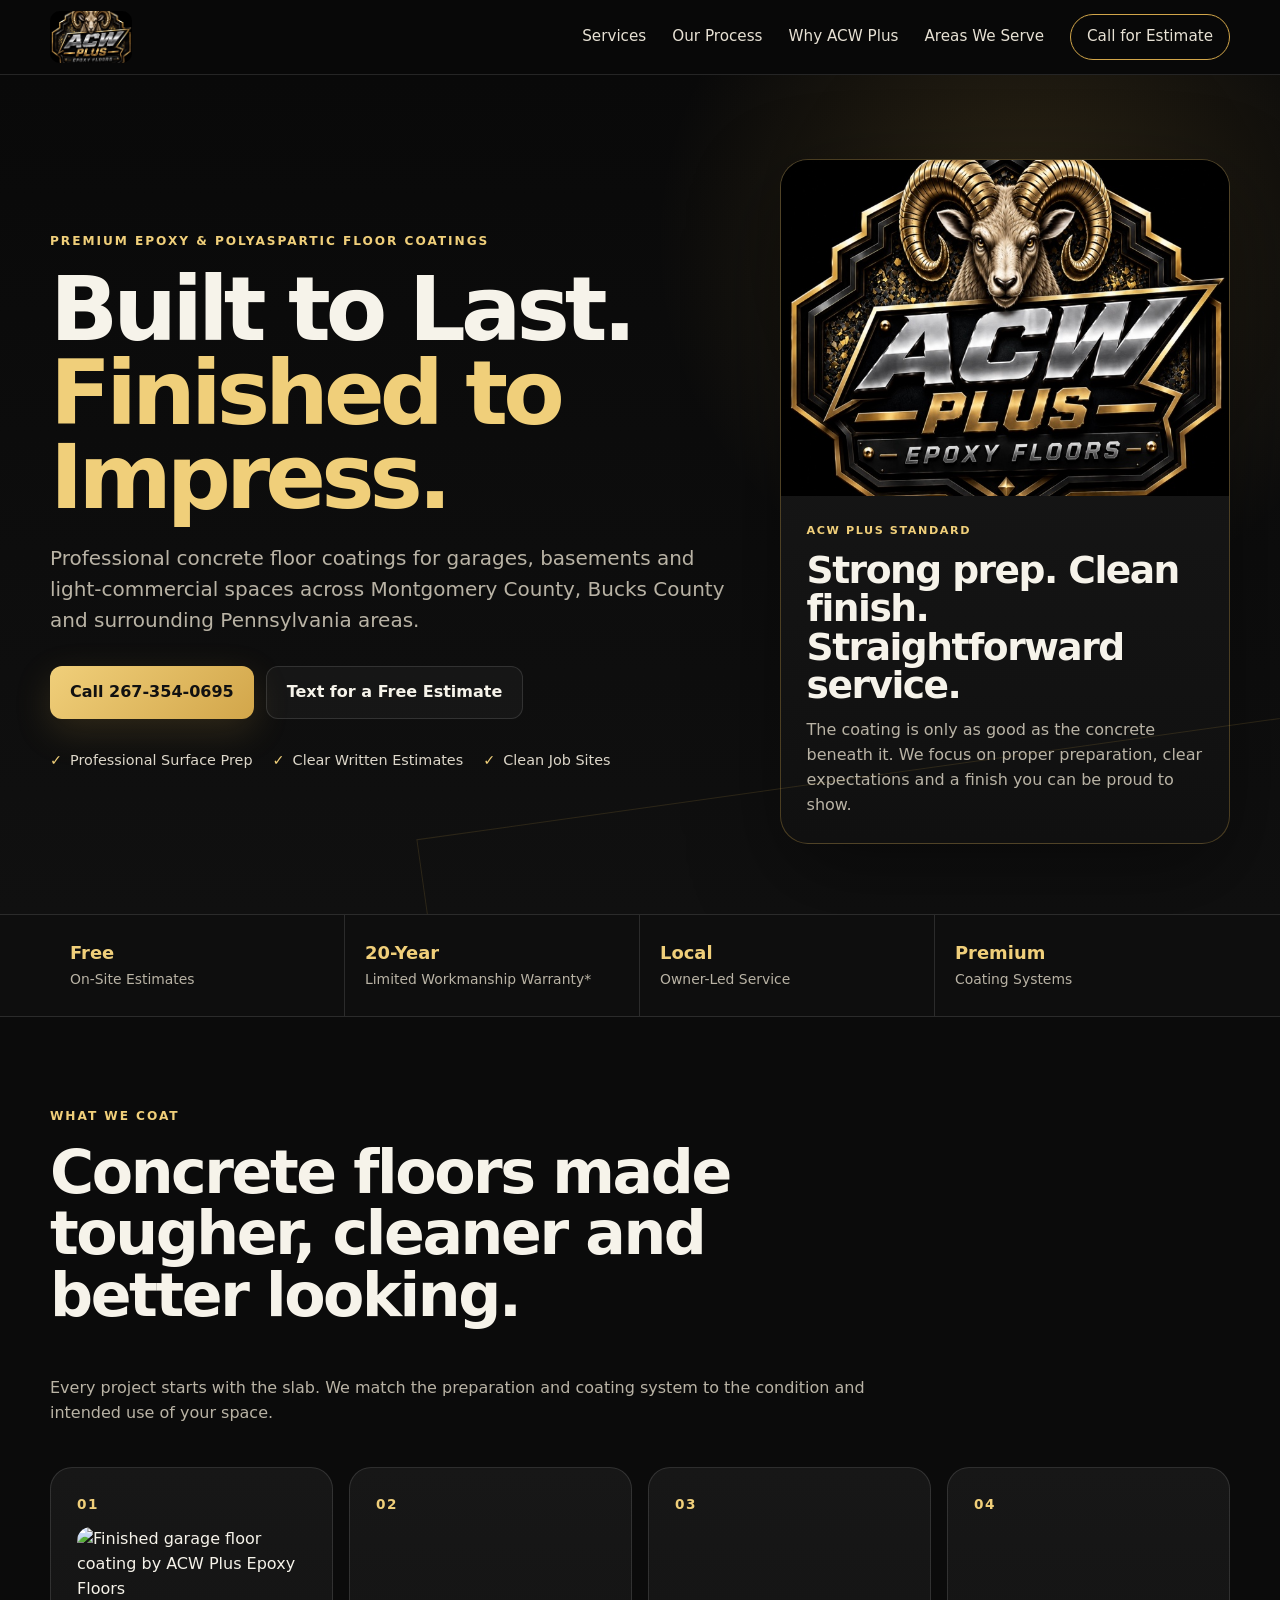
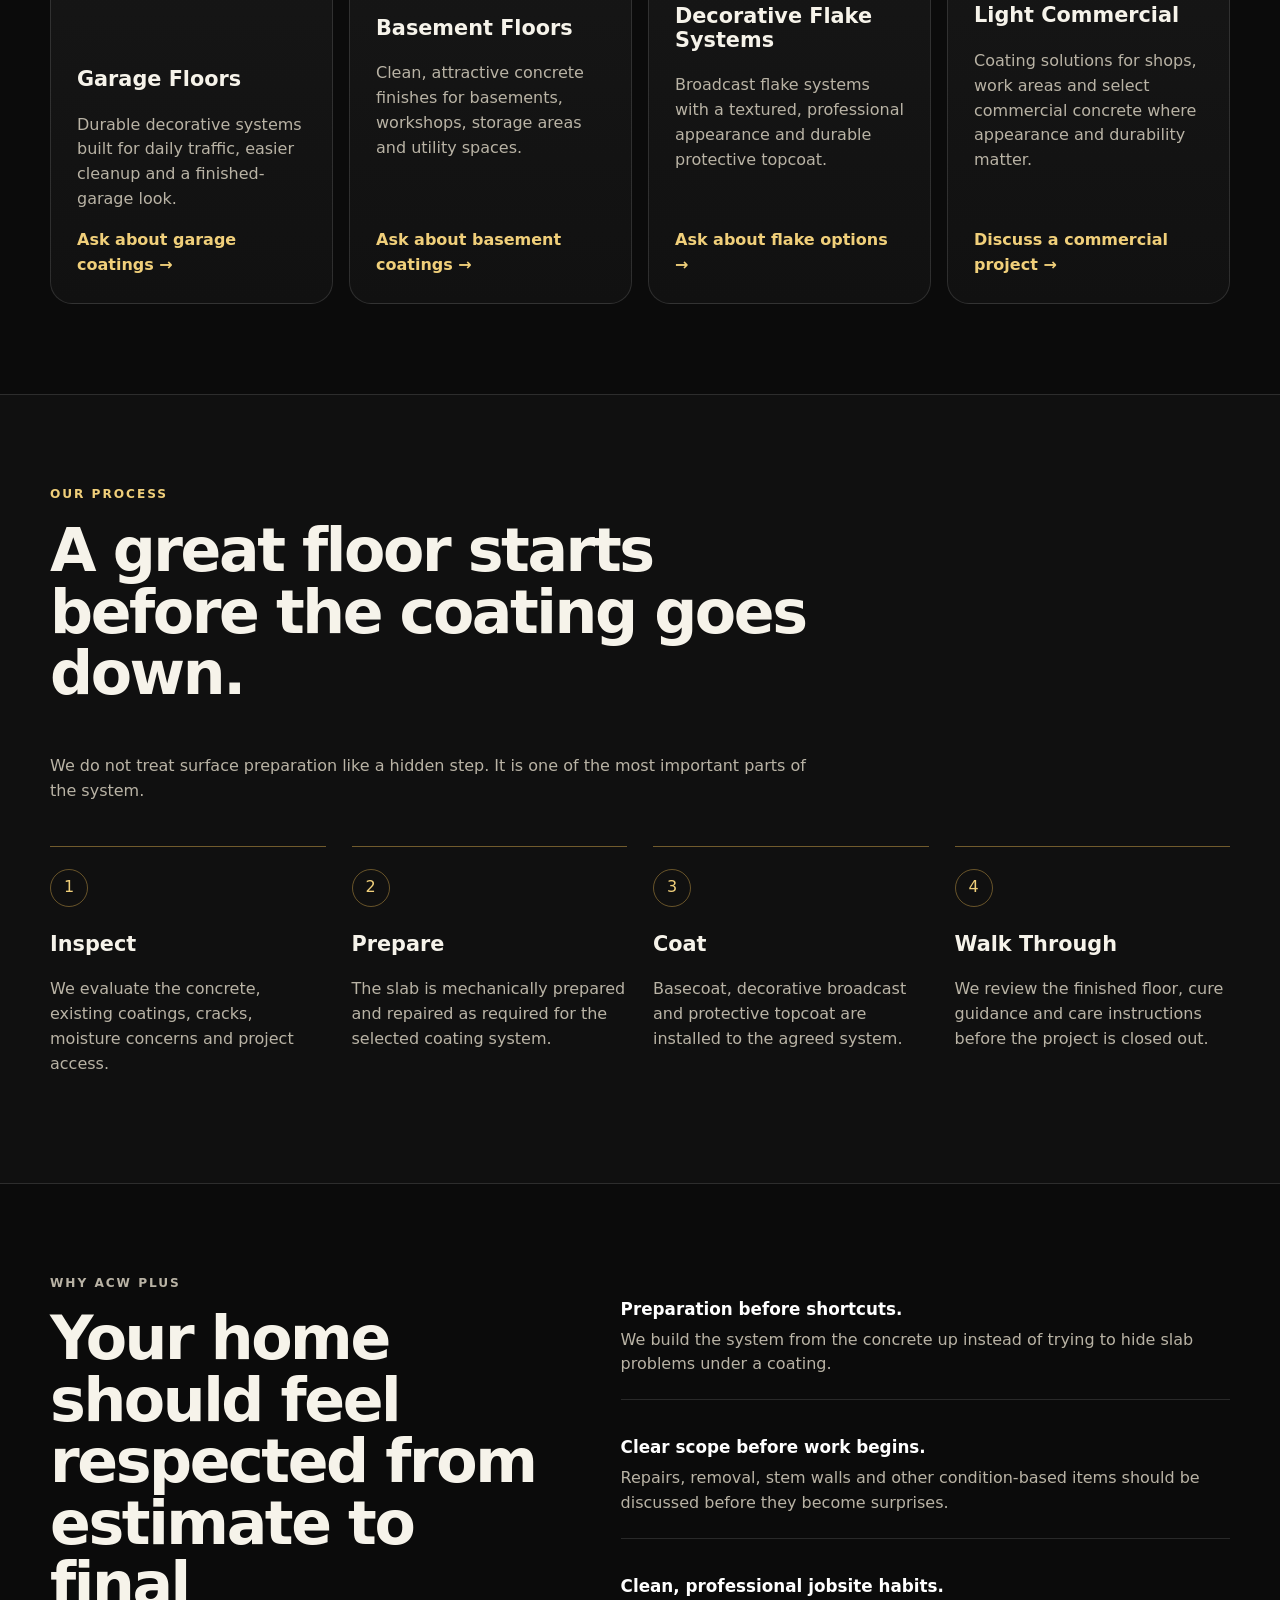
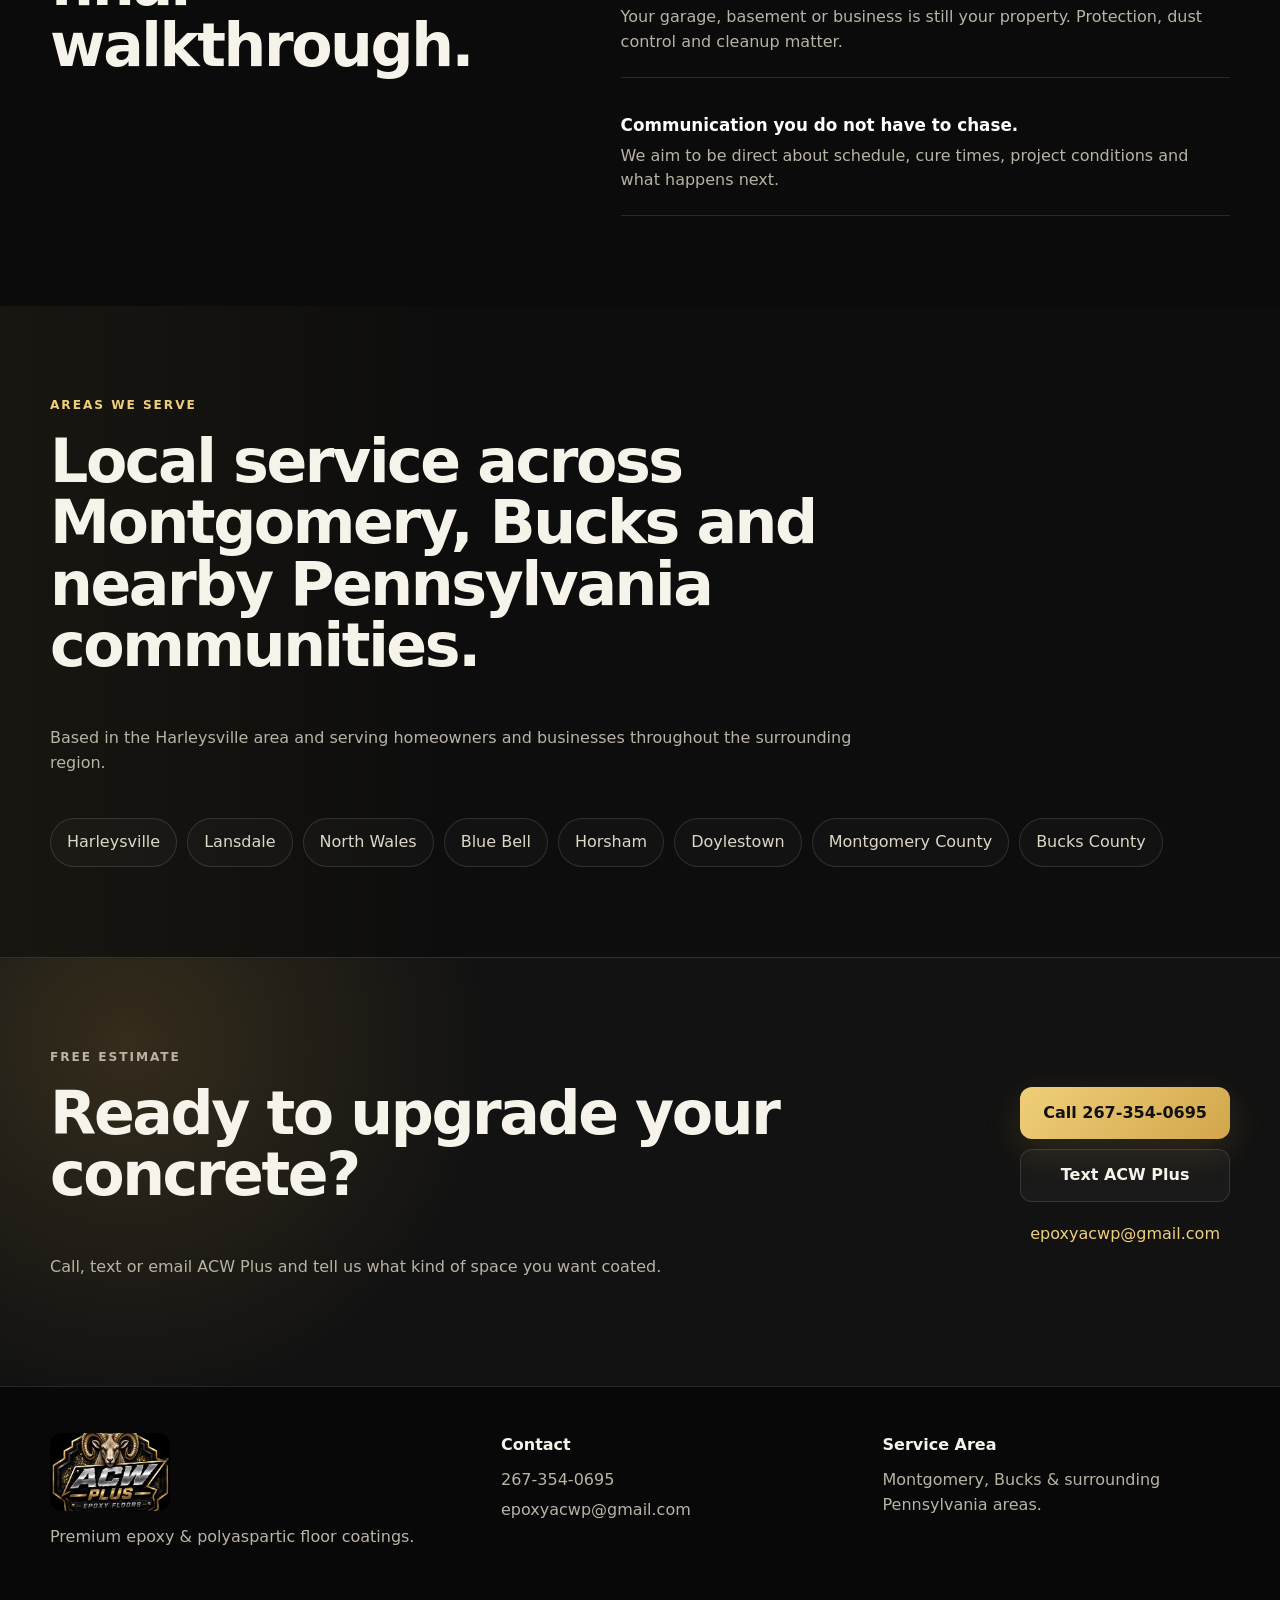
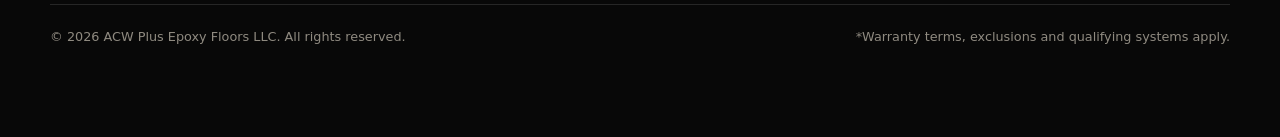
==== commit 98738362: "Update index.html" ====
--- a/index.html
+++ b/index.html
@@ -125,6 +125,8 @@
         <div class="card-grid services-grid">
           <article class="service-card">
             <div class="card-number">01</div>
+            <img src="assets/2.jpeg" alt="Finished garage floor coating by ACW Plus Epoxy Floors" style="width:100%; border-radius:14px; margin:12px 0 16px; display:block;">
+
             
             <h3>Garage Floors</h3>
             <p>Durable decorative systems built for daily traffic, easier cleanup and a finished-garage look.</p>
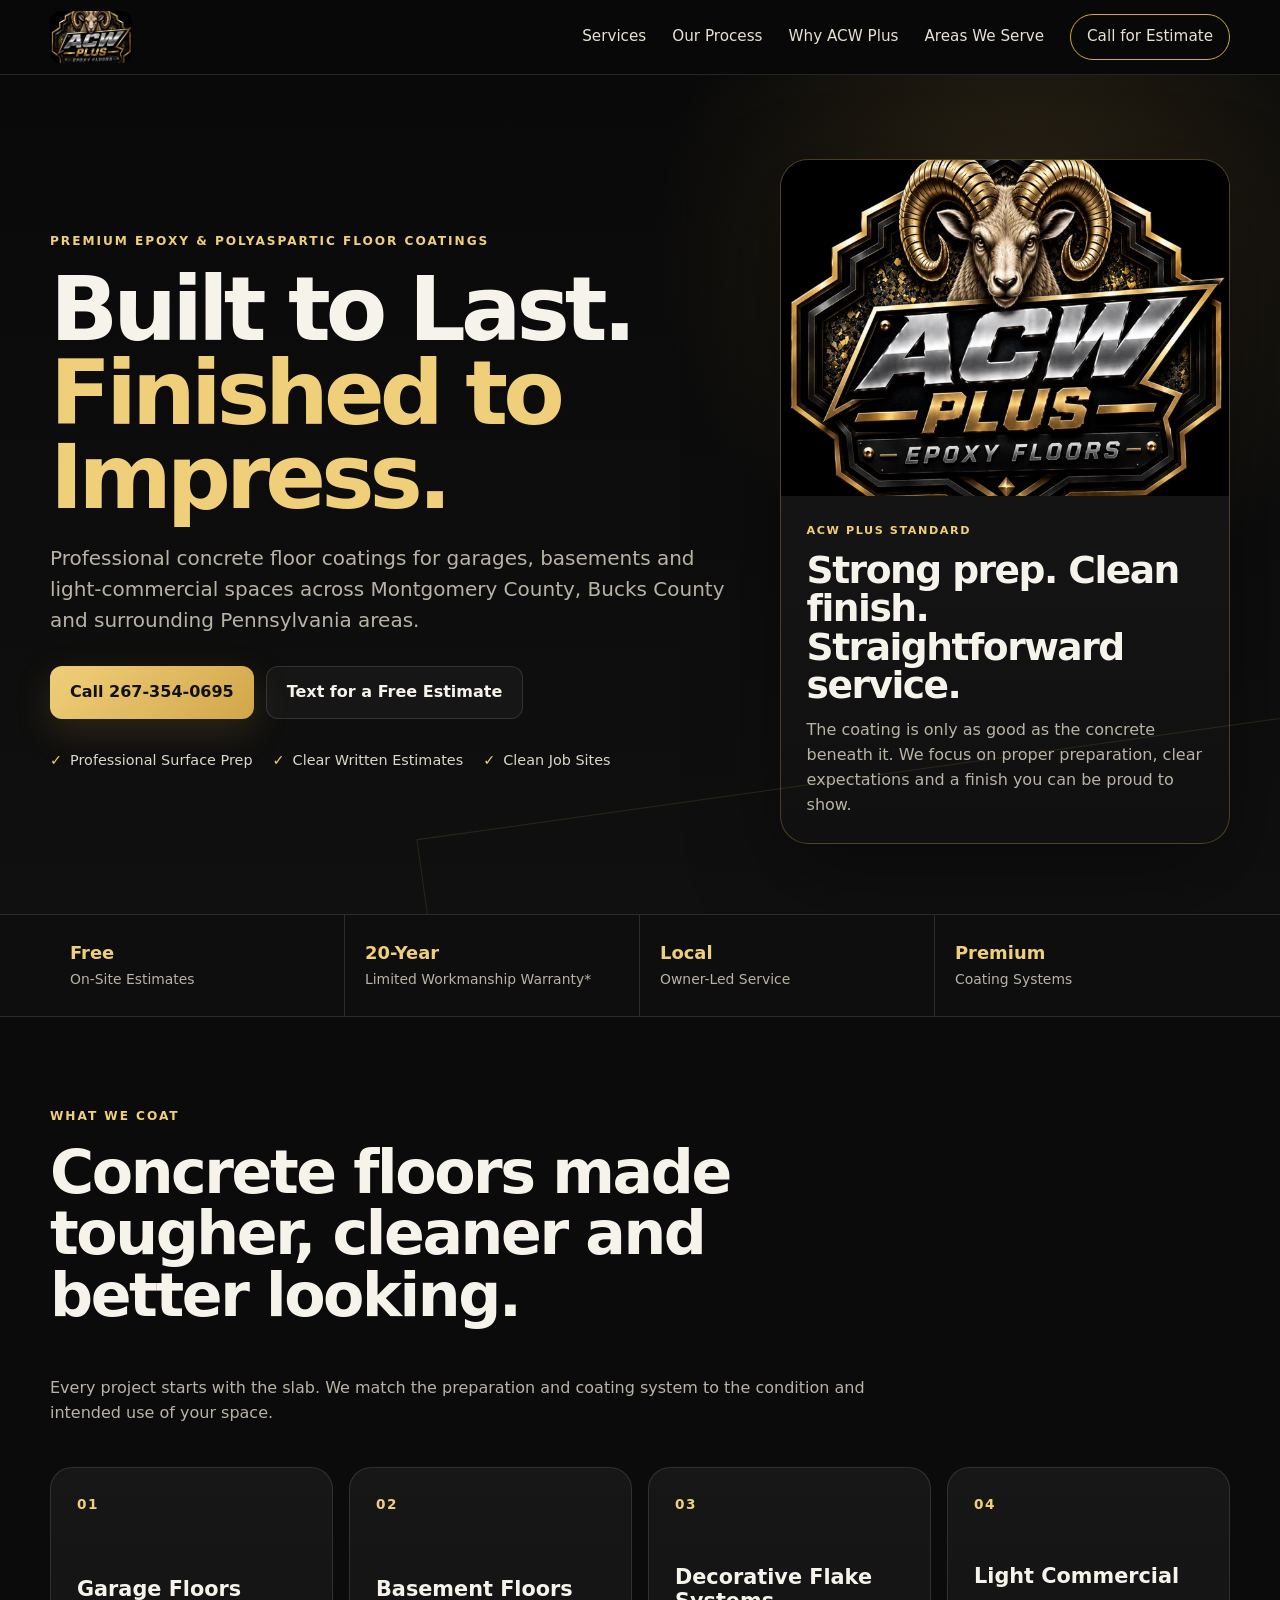
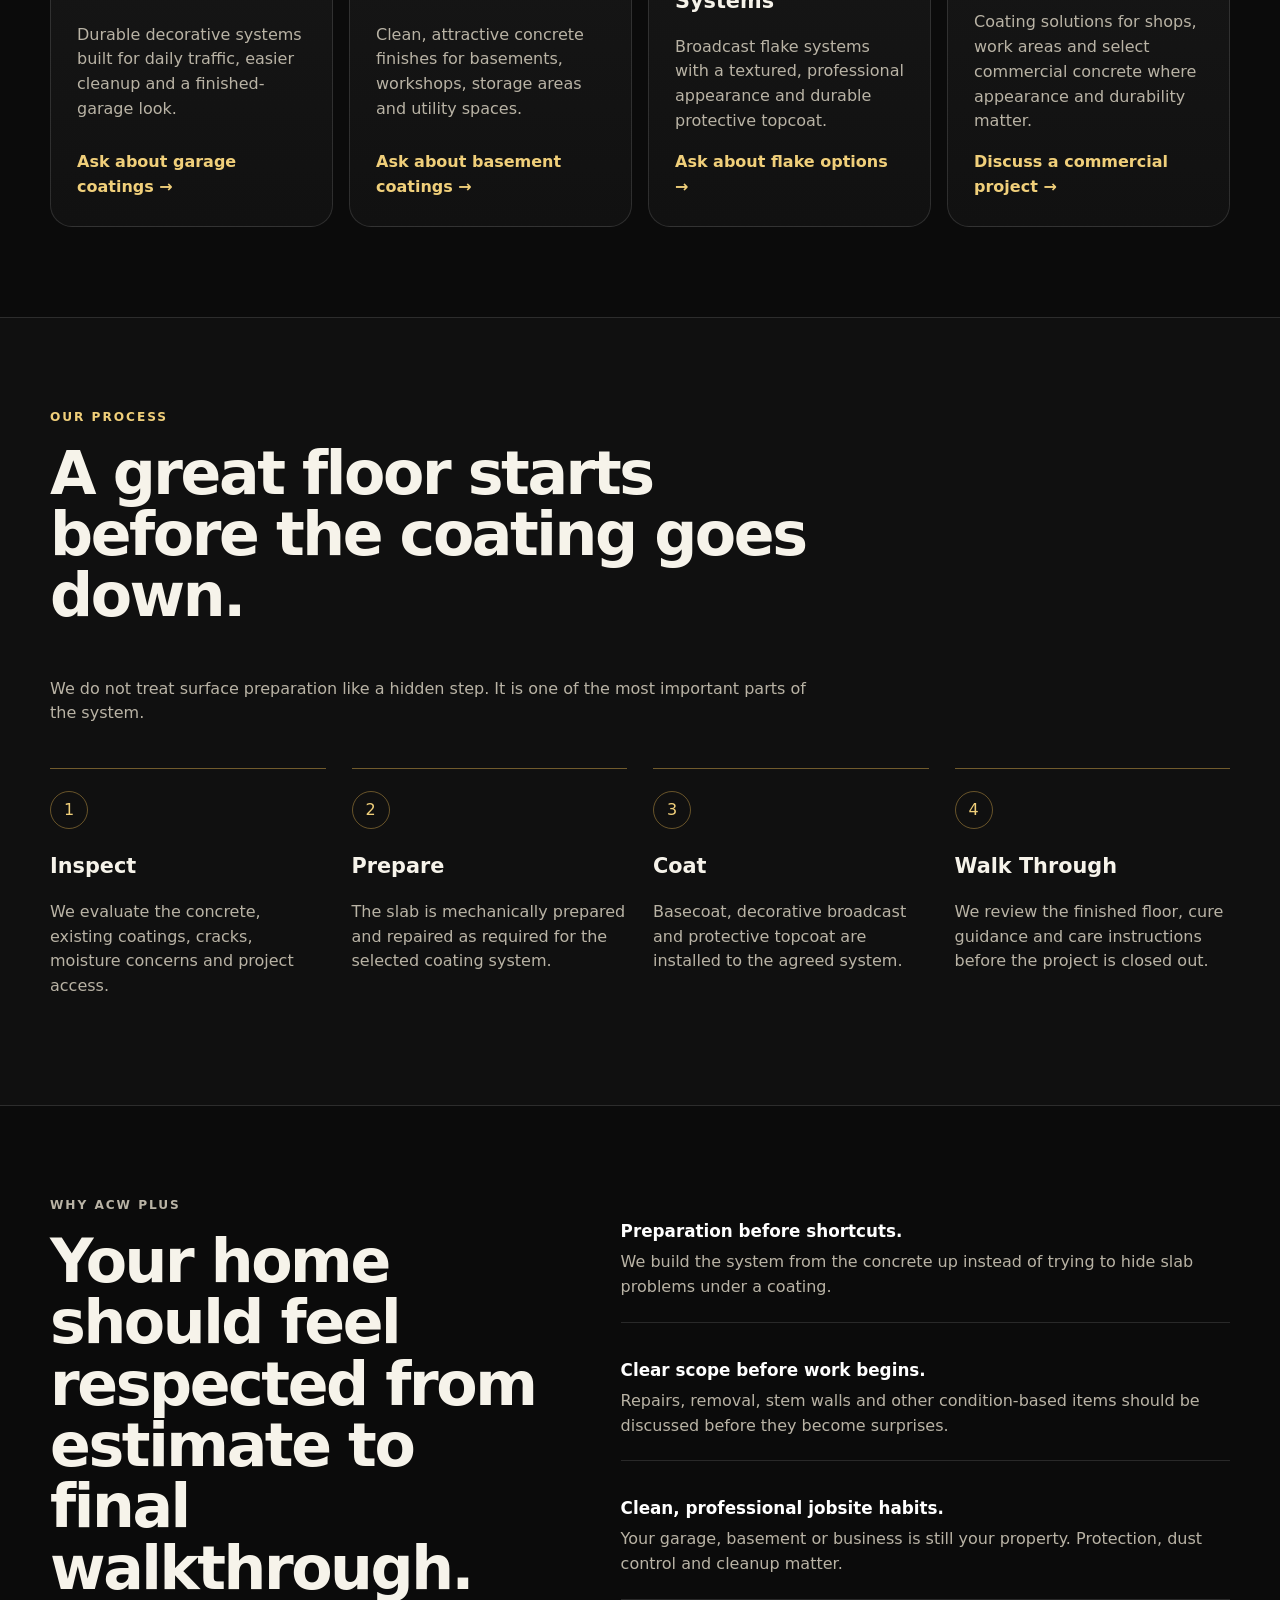
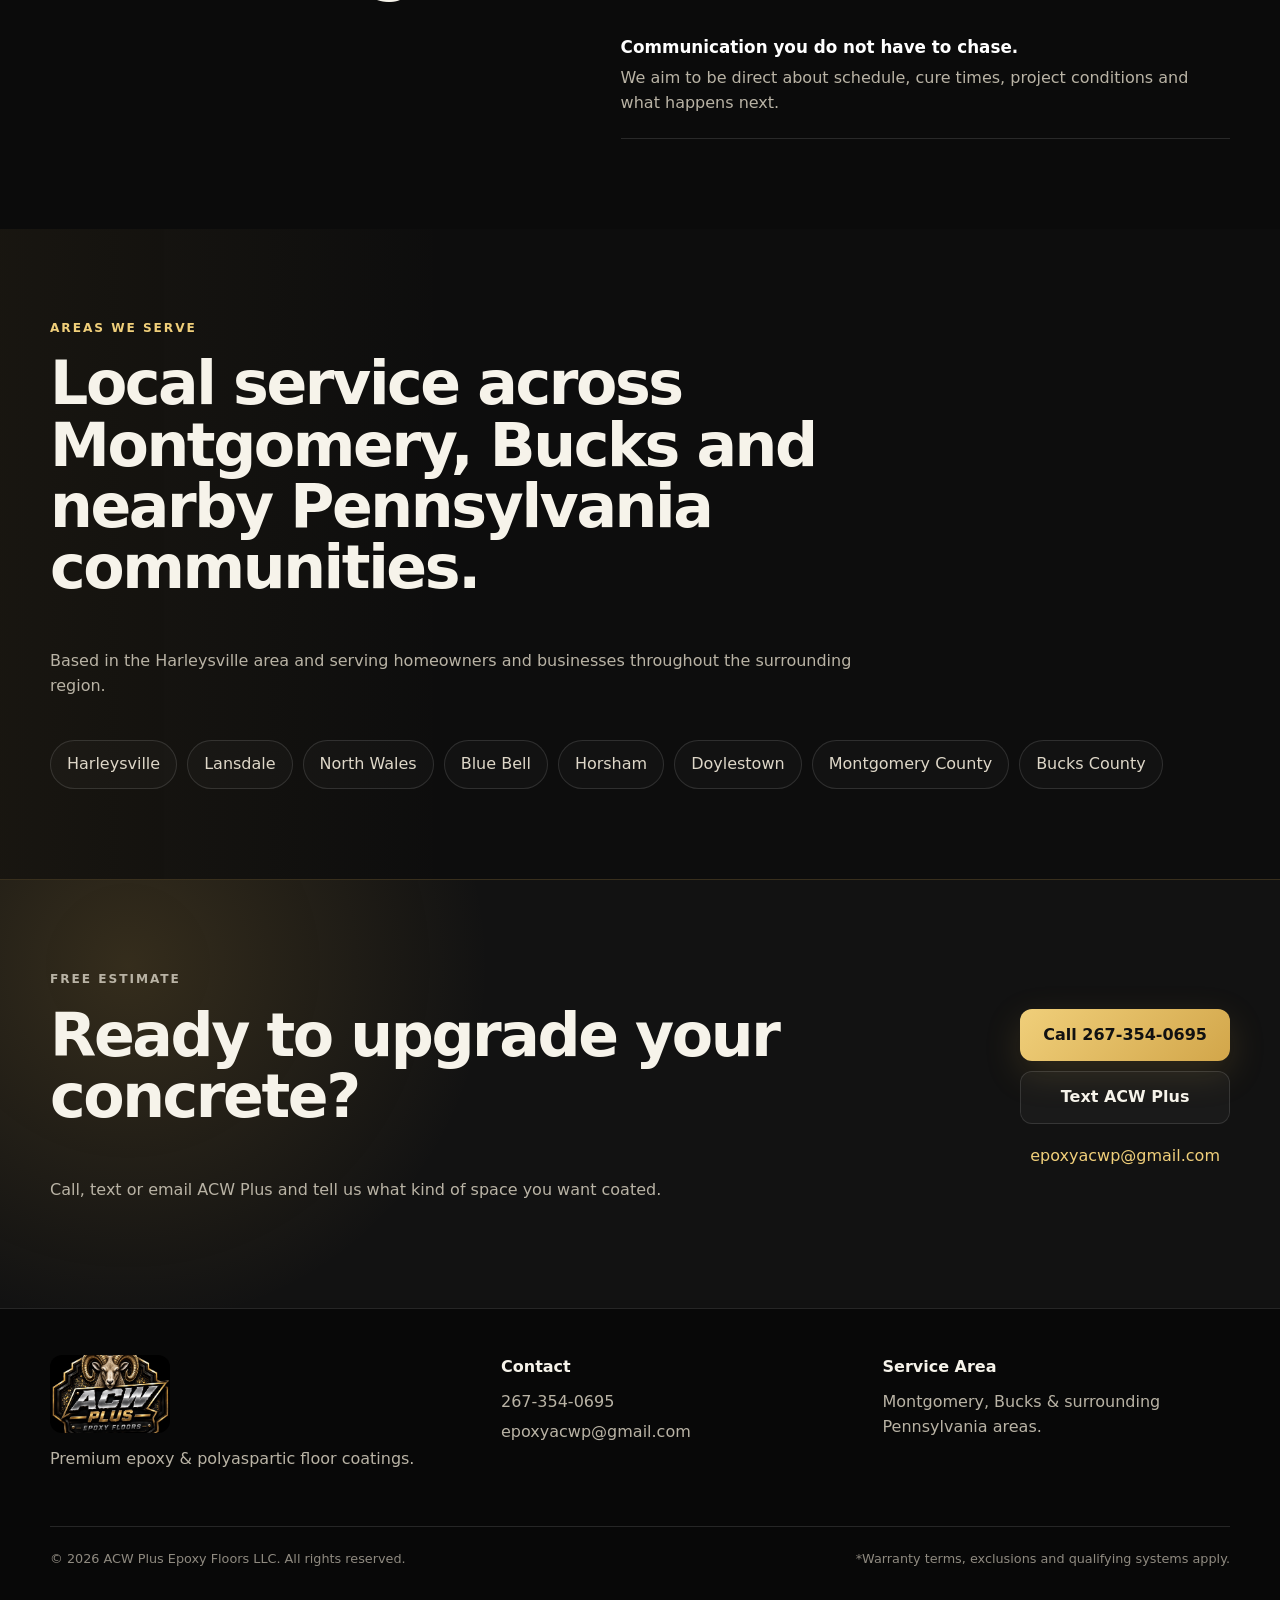
==== commit 45a6d394: "Update index.html removed service card images commit changes" ====
--- a/index.html
+++ b/index.html
@@ -125,8 +125,7 @@
         <div class="card-grid services-grid">
           <article class="service-card">
             <div class="card-number">01</div>
-            <img src="assets/2.jpeg" alt="Finished garage floor coating by ACW Plus Epoxy Floors" style="width:100%; border-radius:14px; margin:12px 0 16px; display:block;">
-
+            
             
             <h3>Garage Floors</h3>
             <p>Durable decorative systems built for daily traffic, easier cleanup and a finished-garage look.</p>
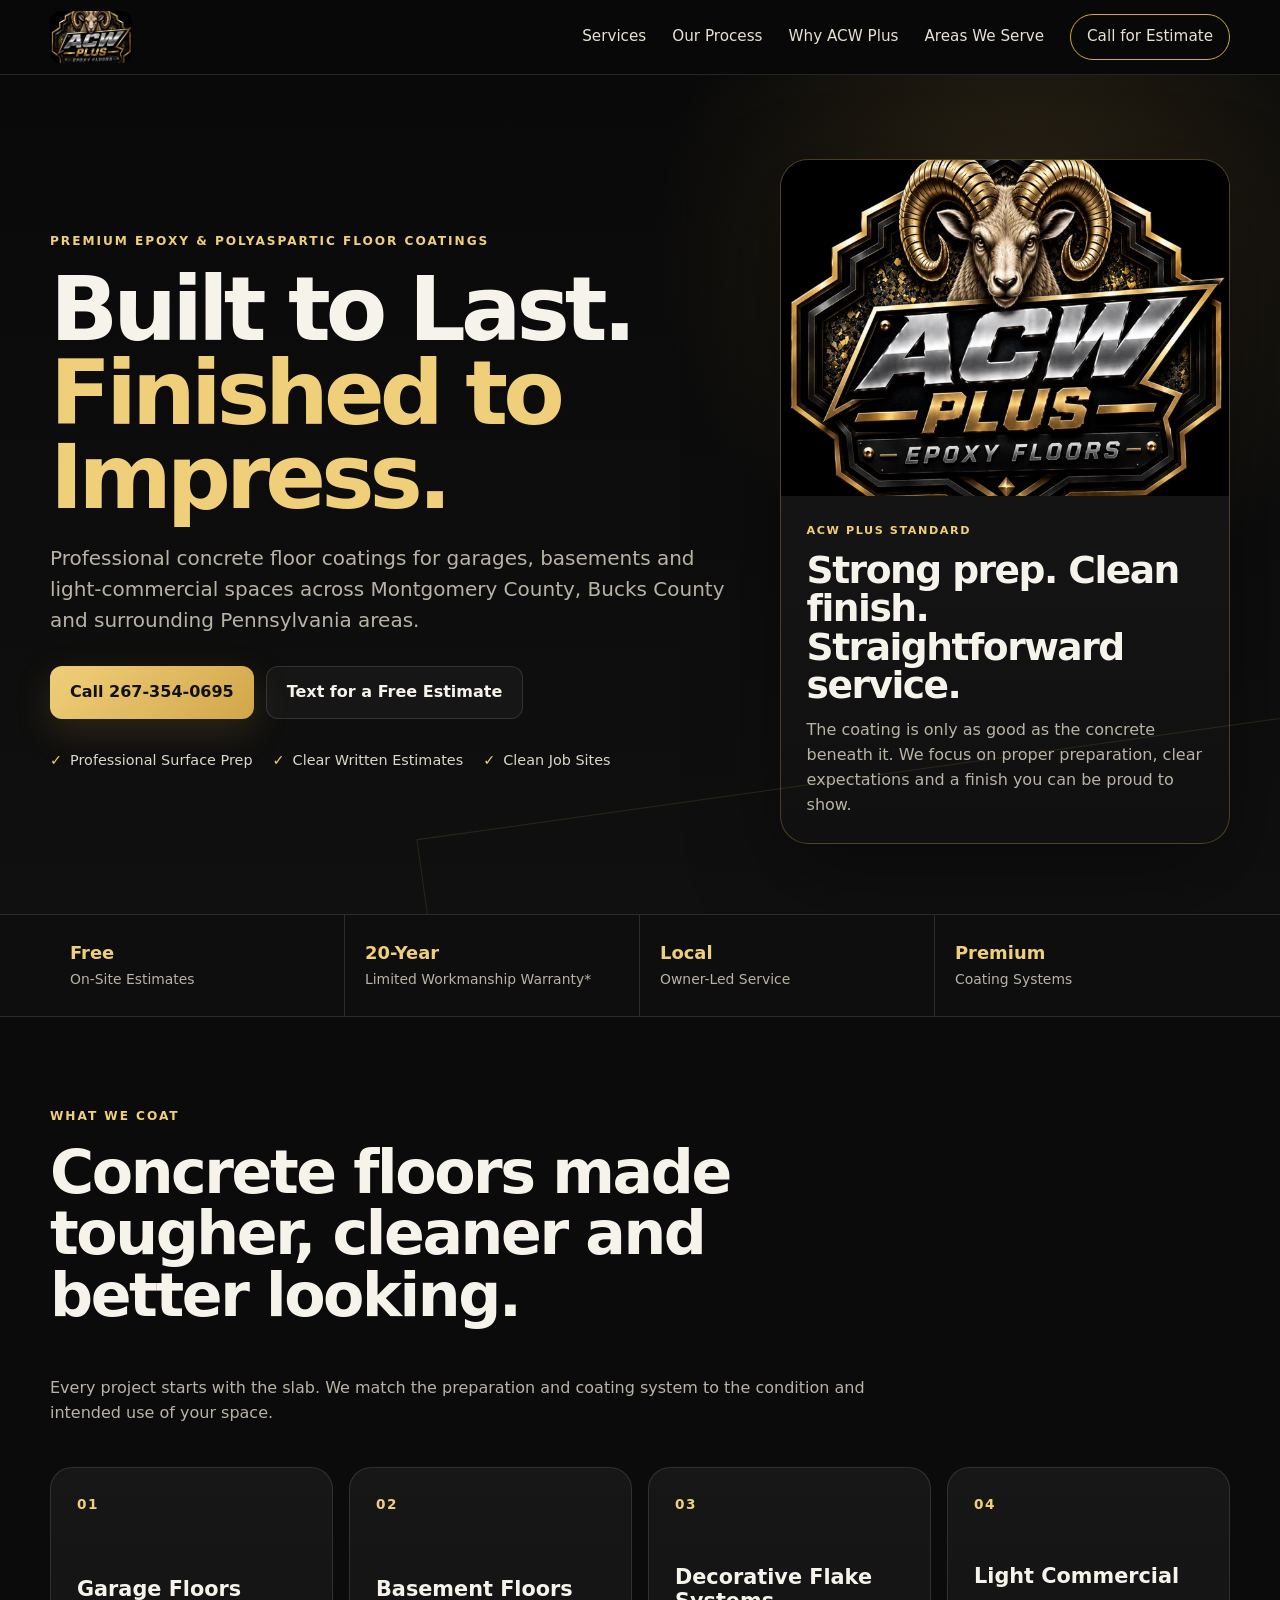
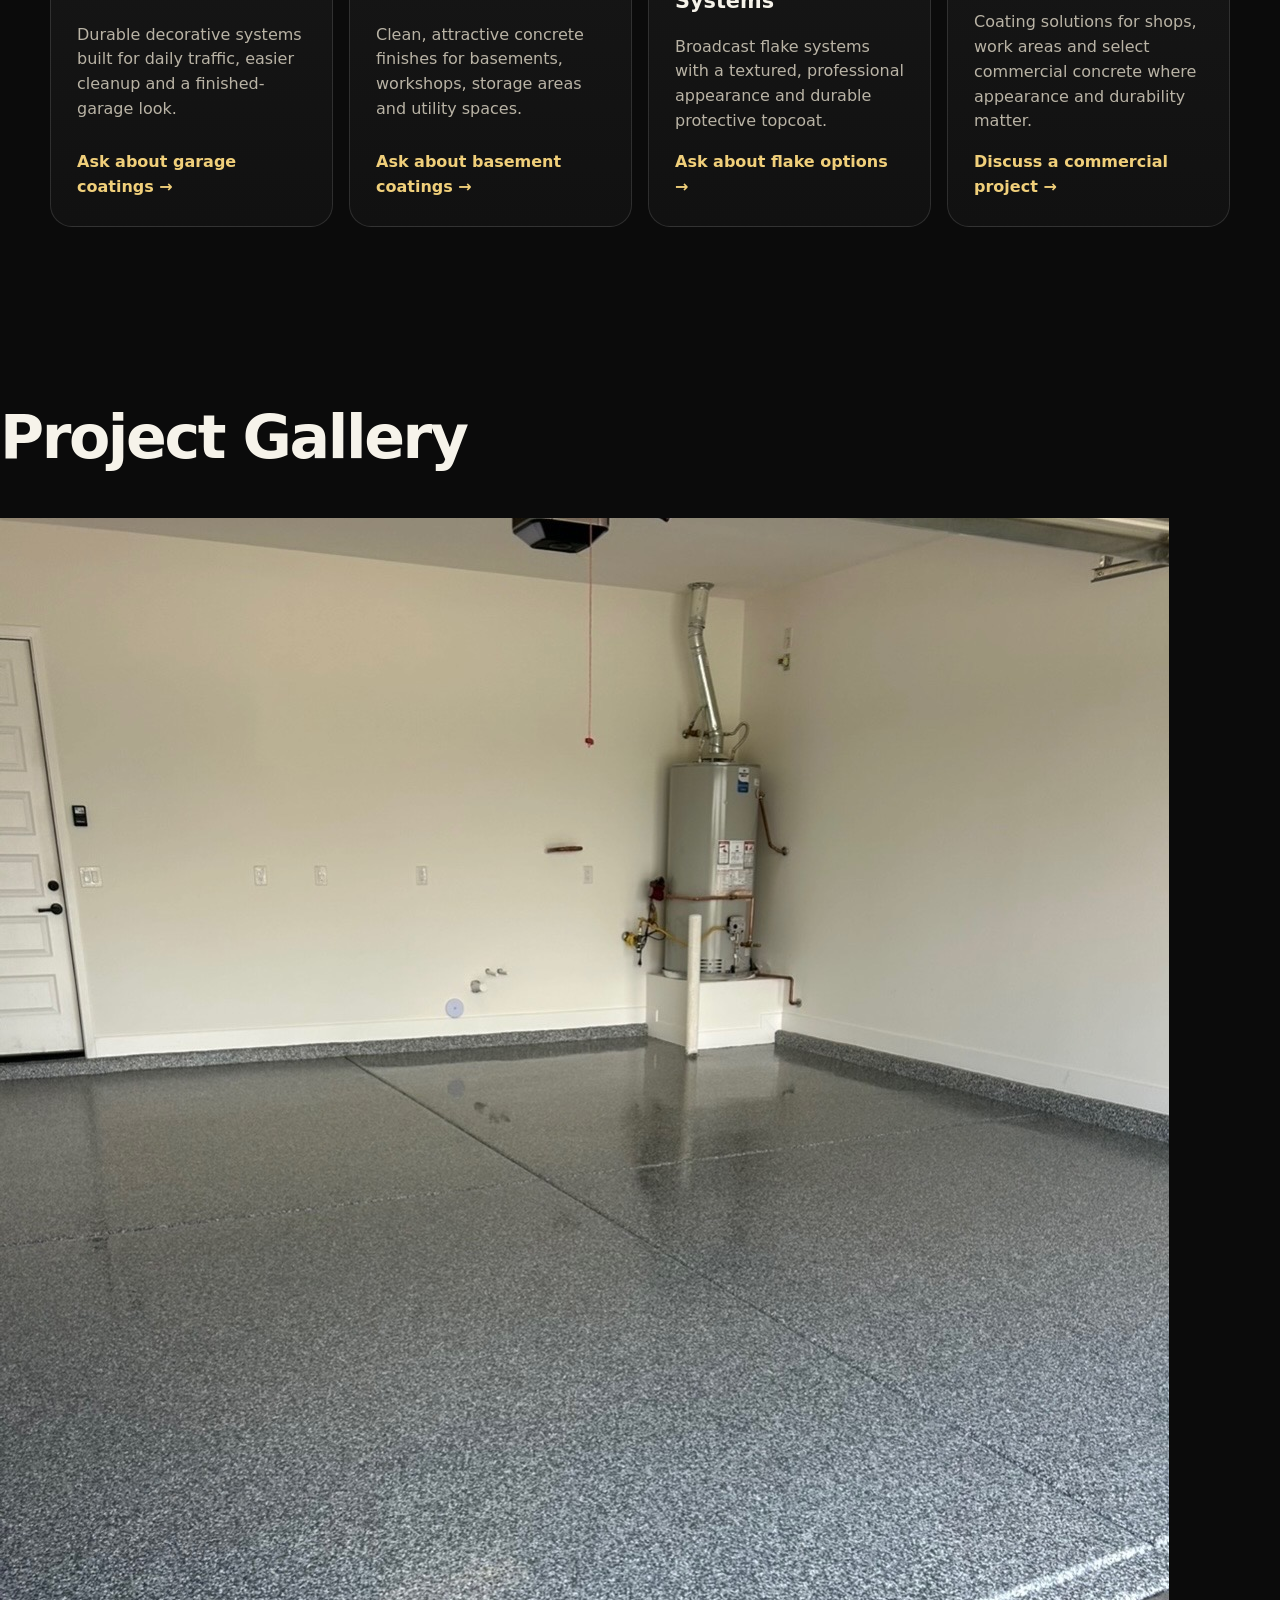
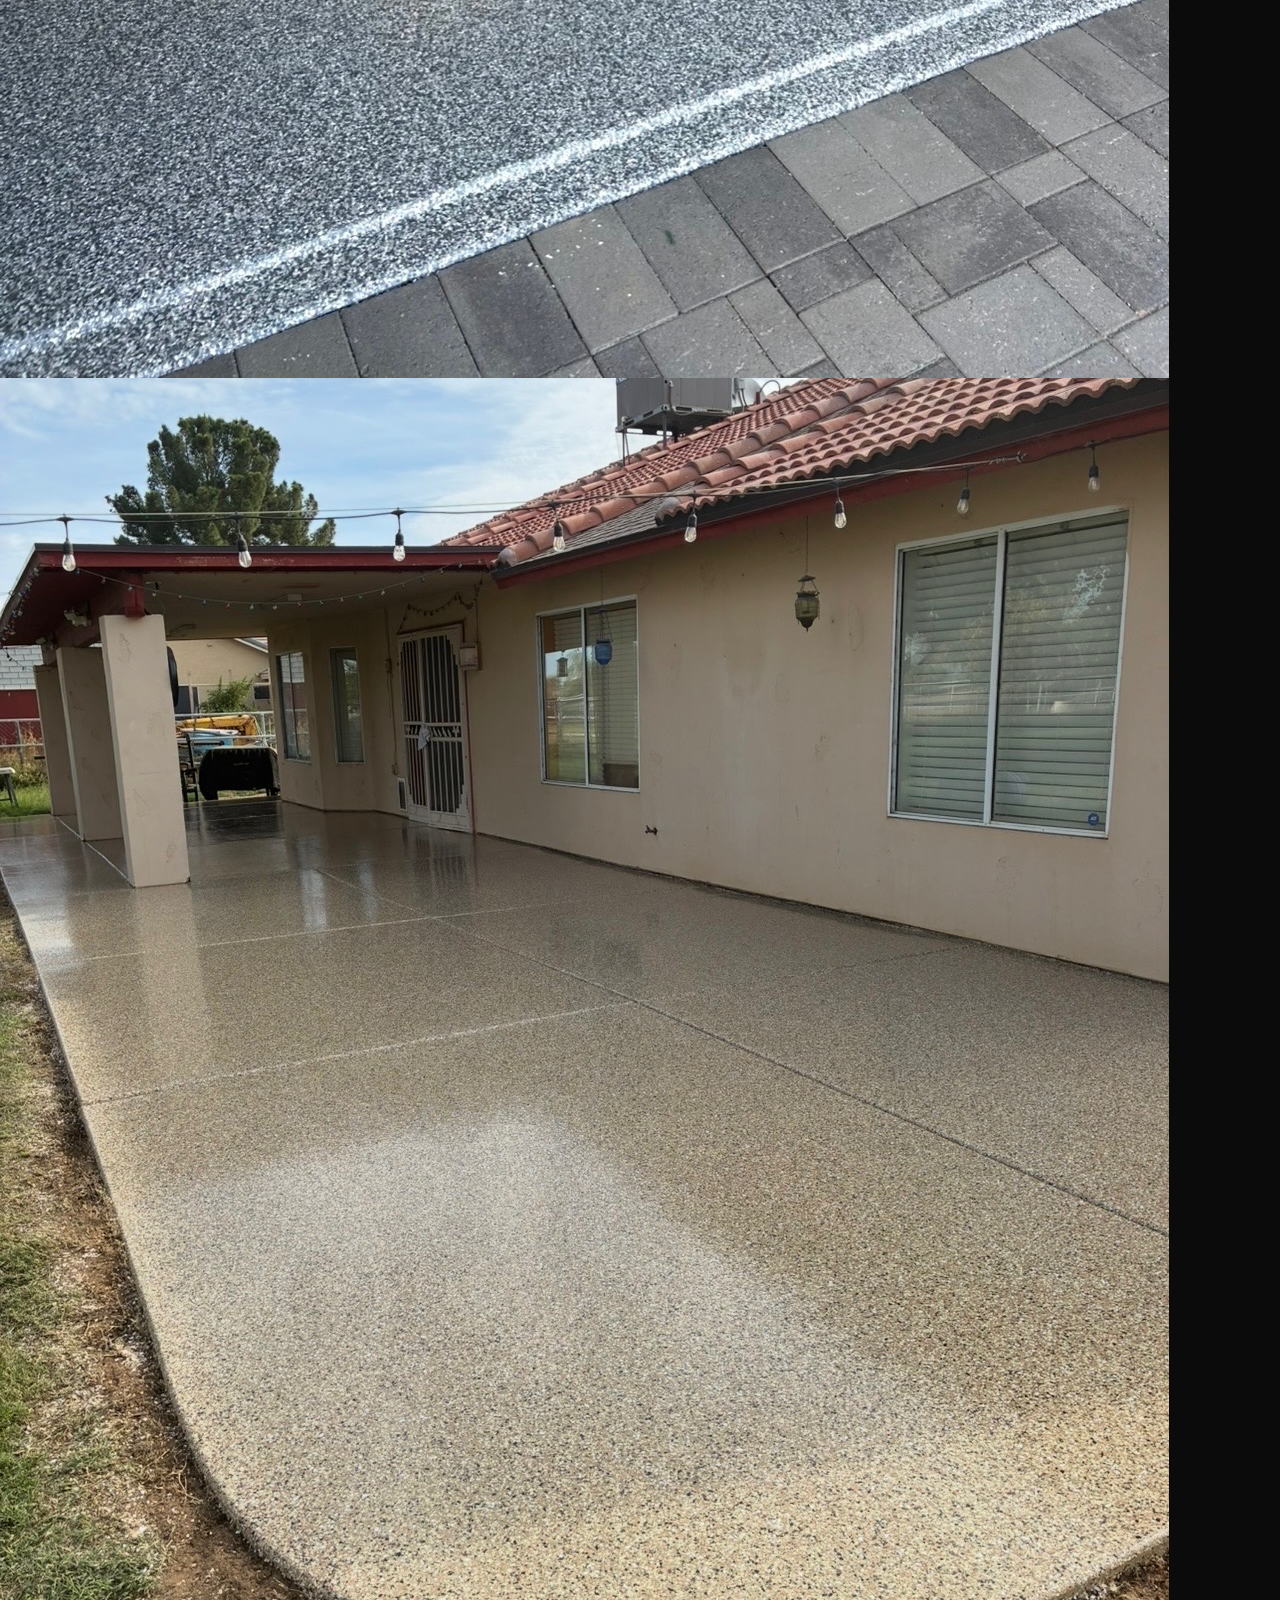
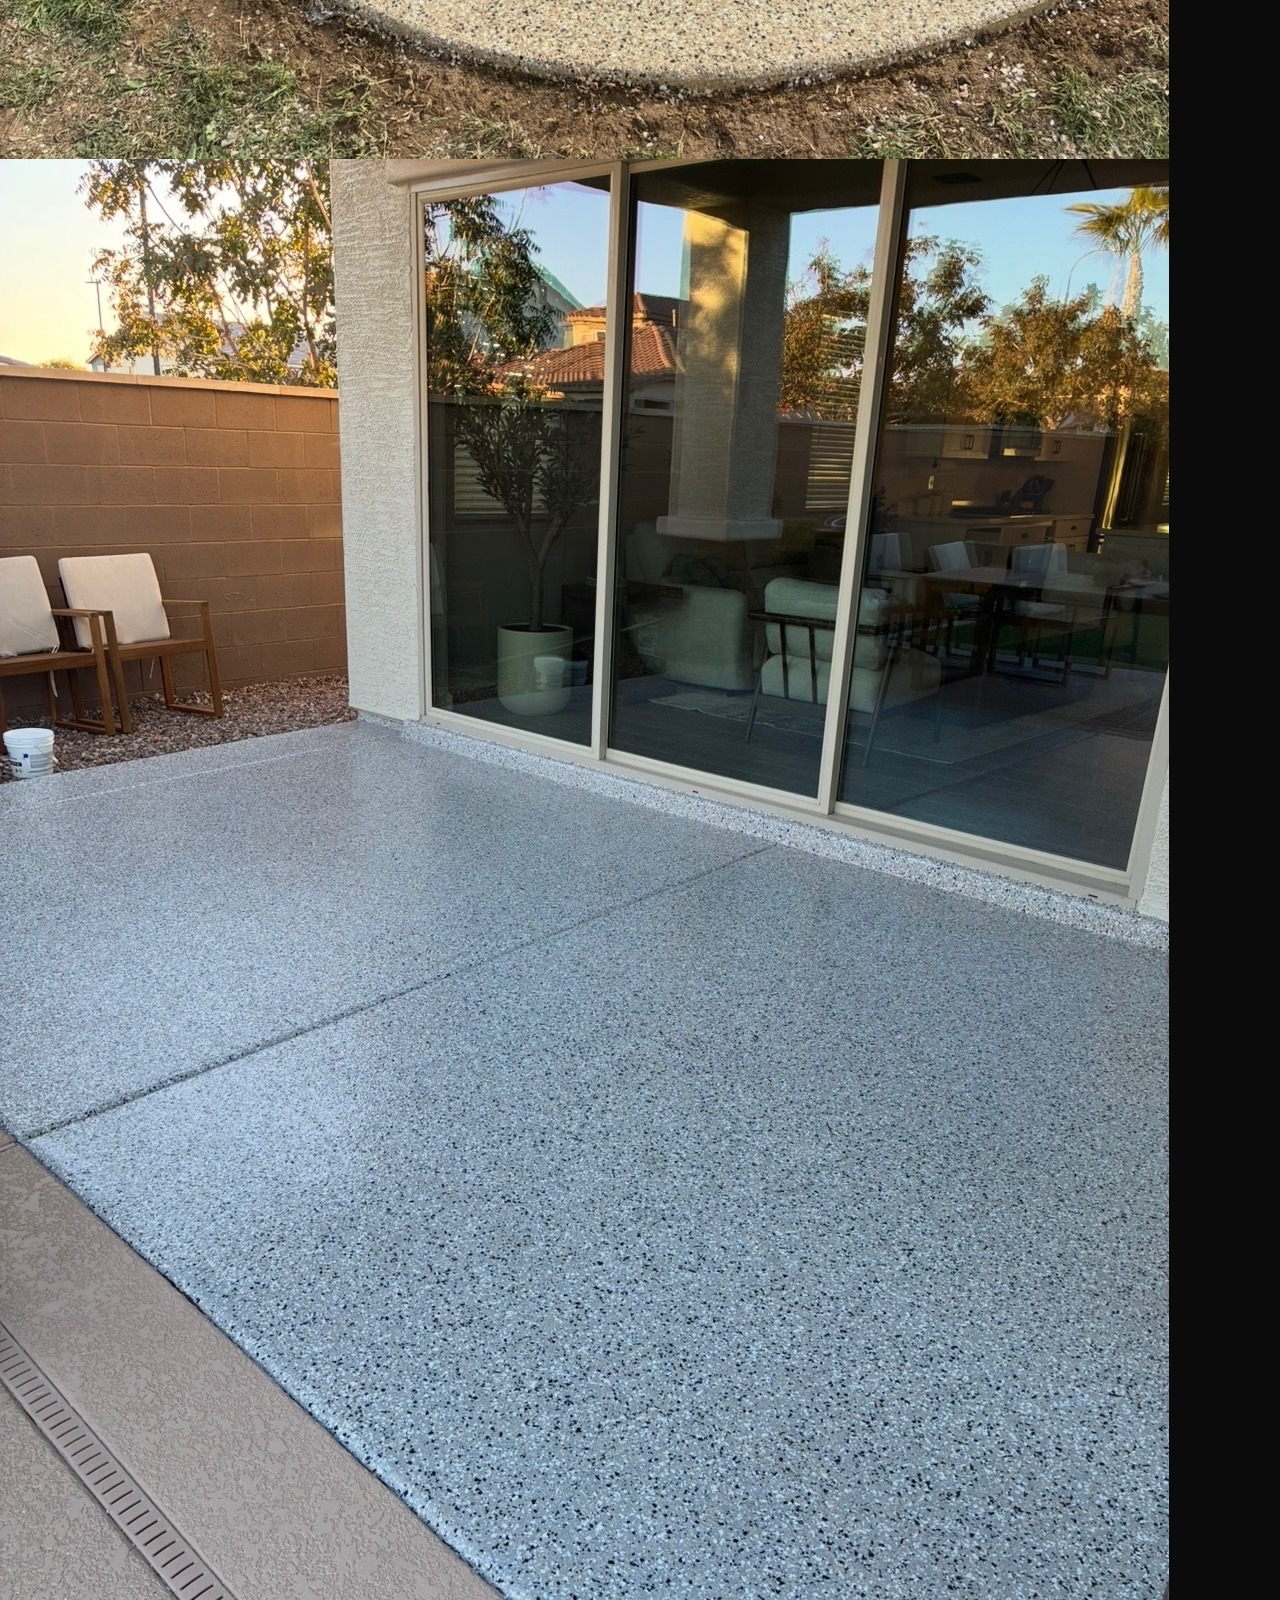
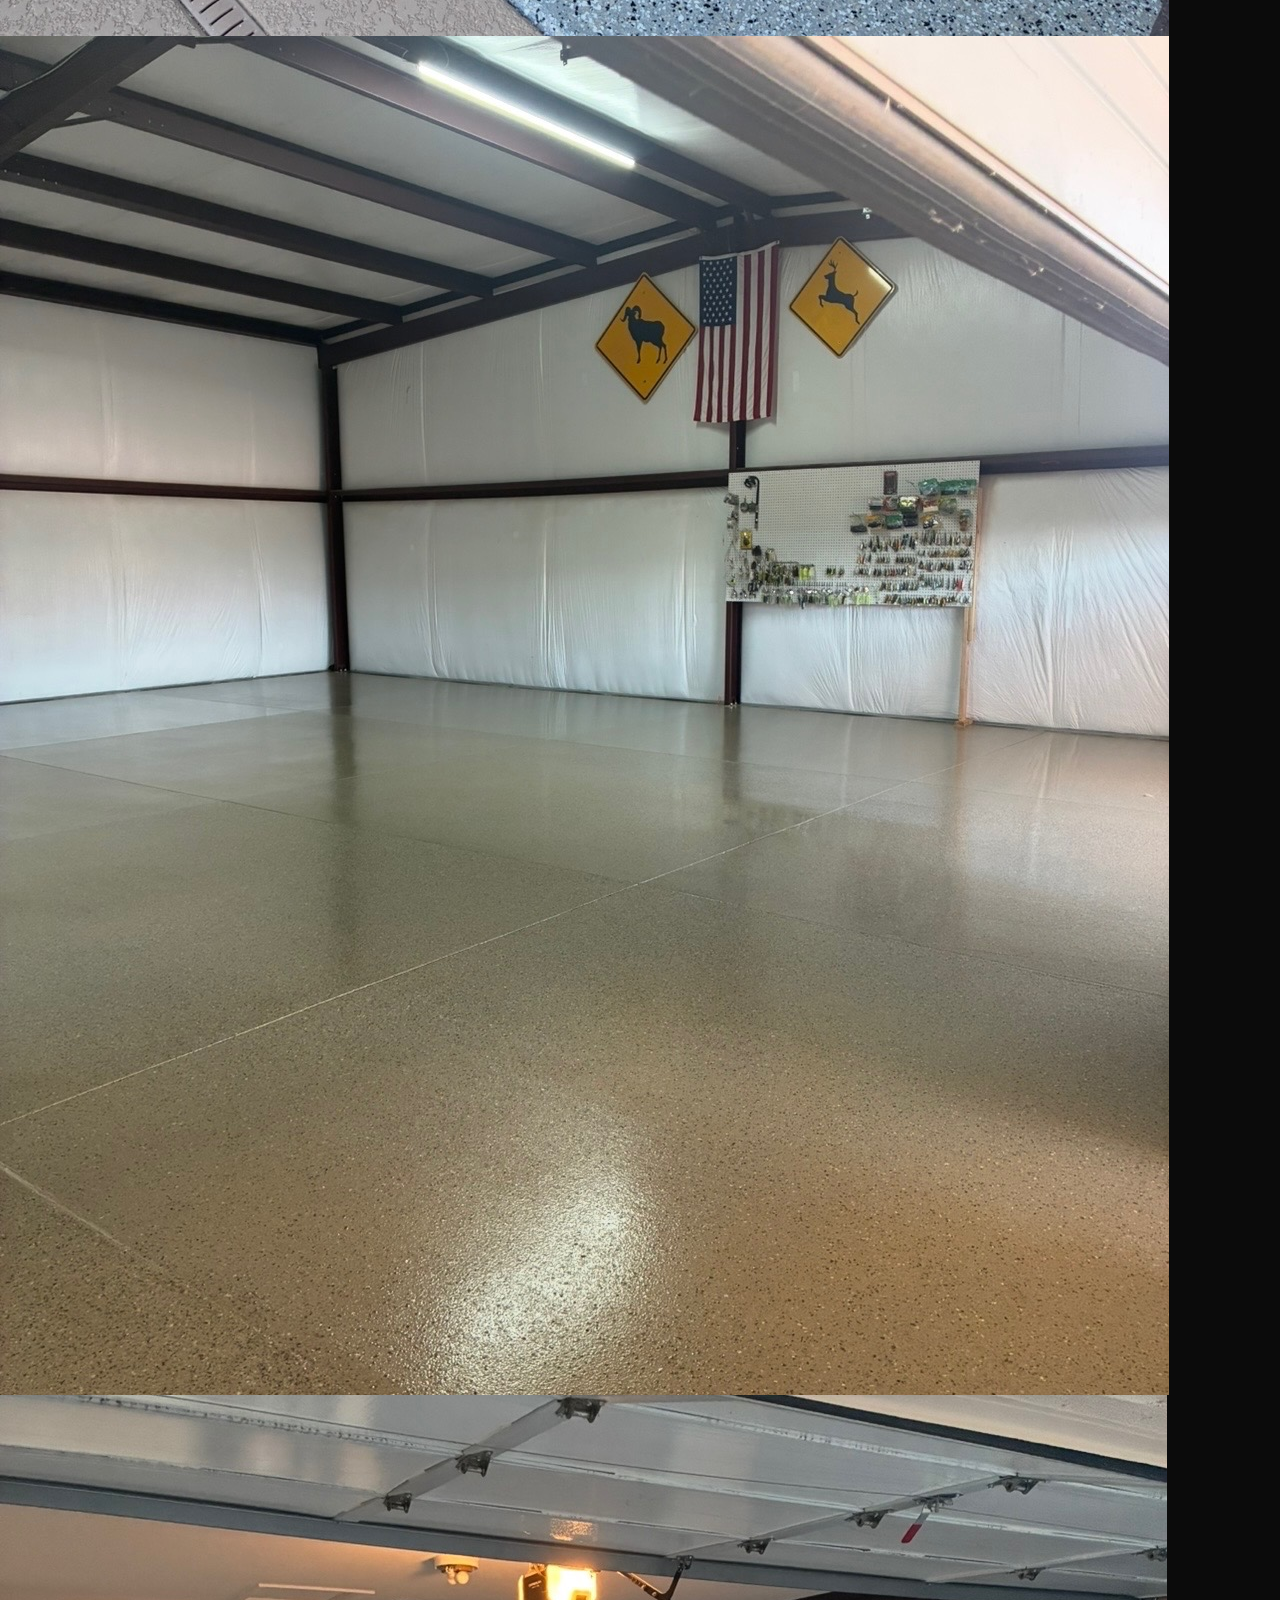
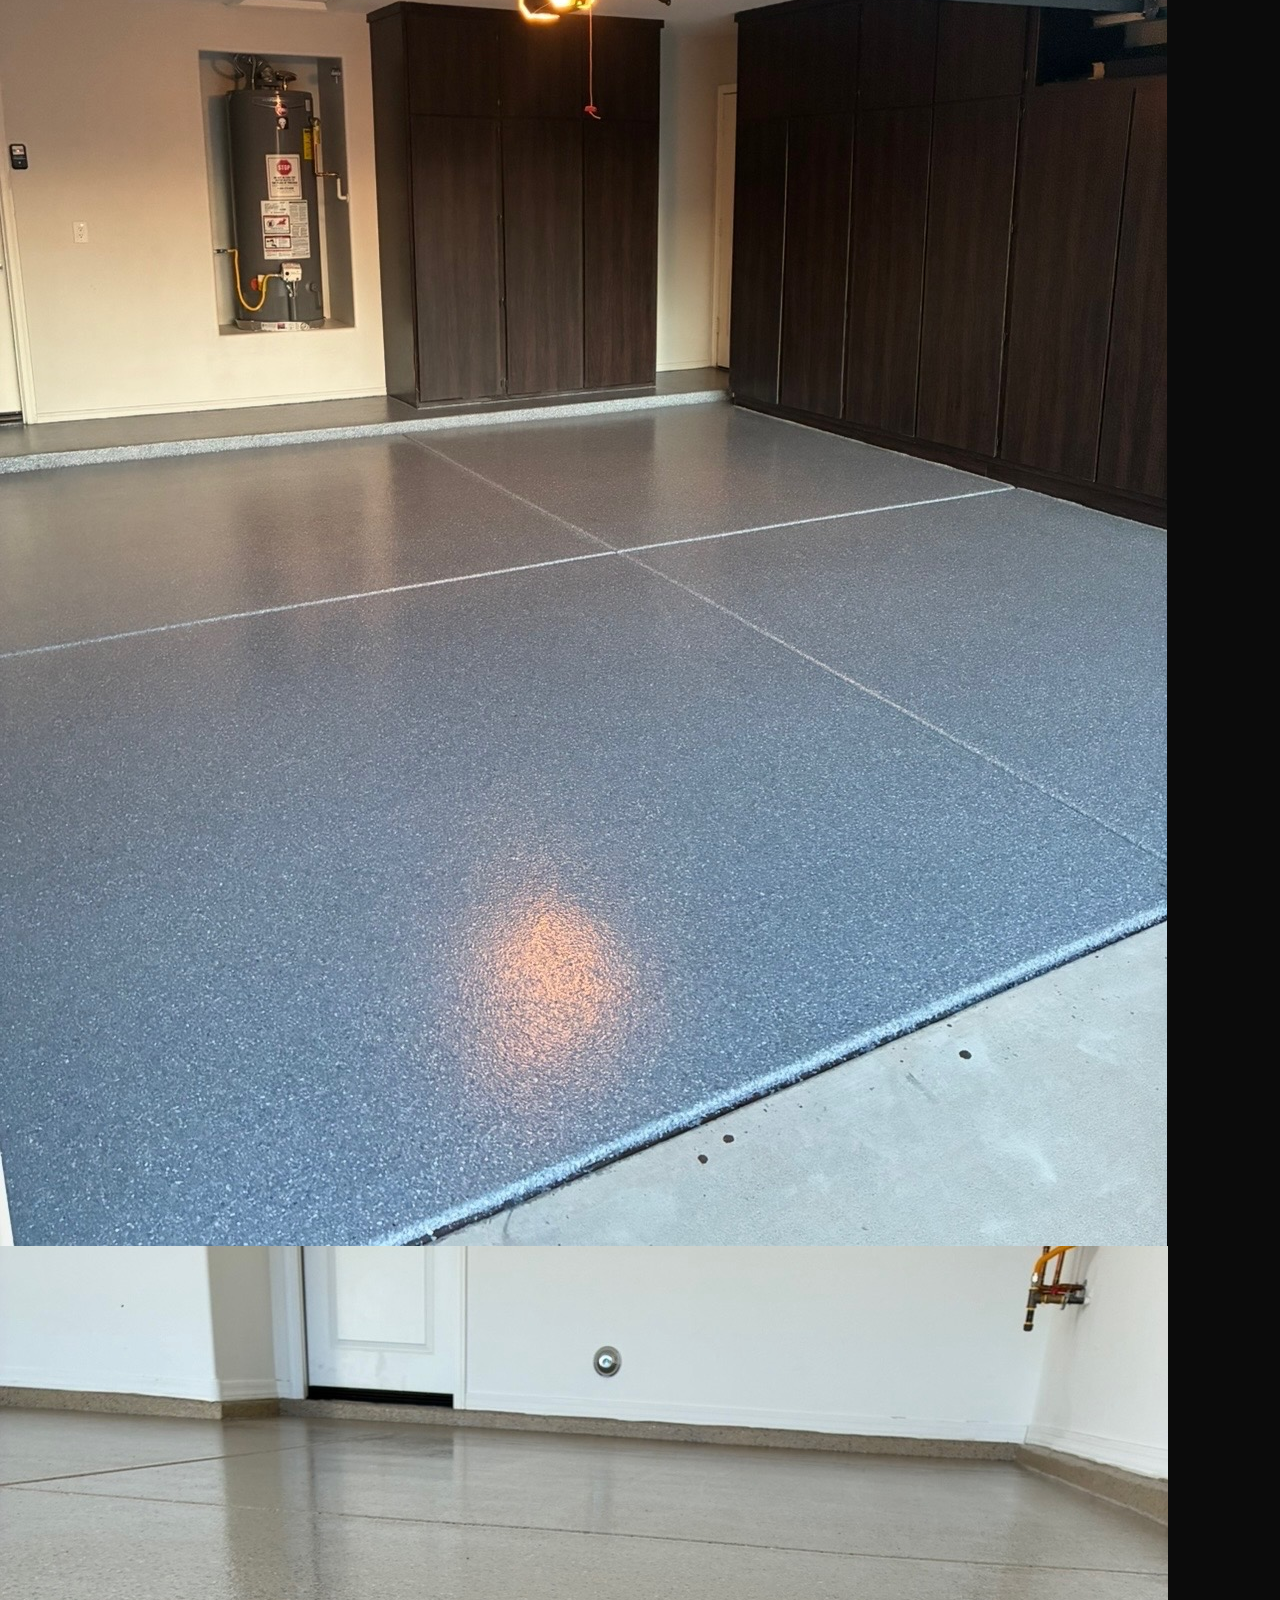
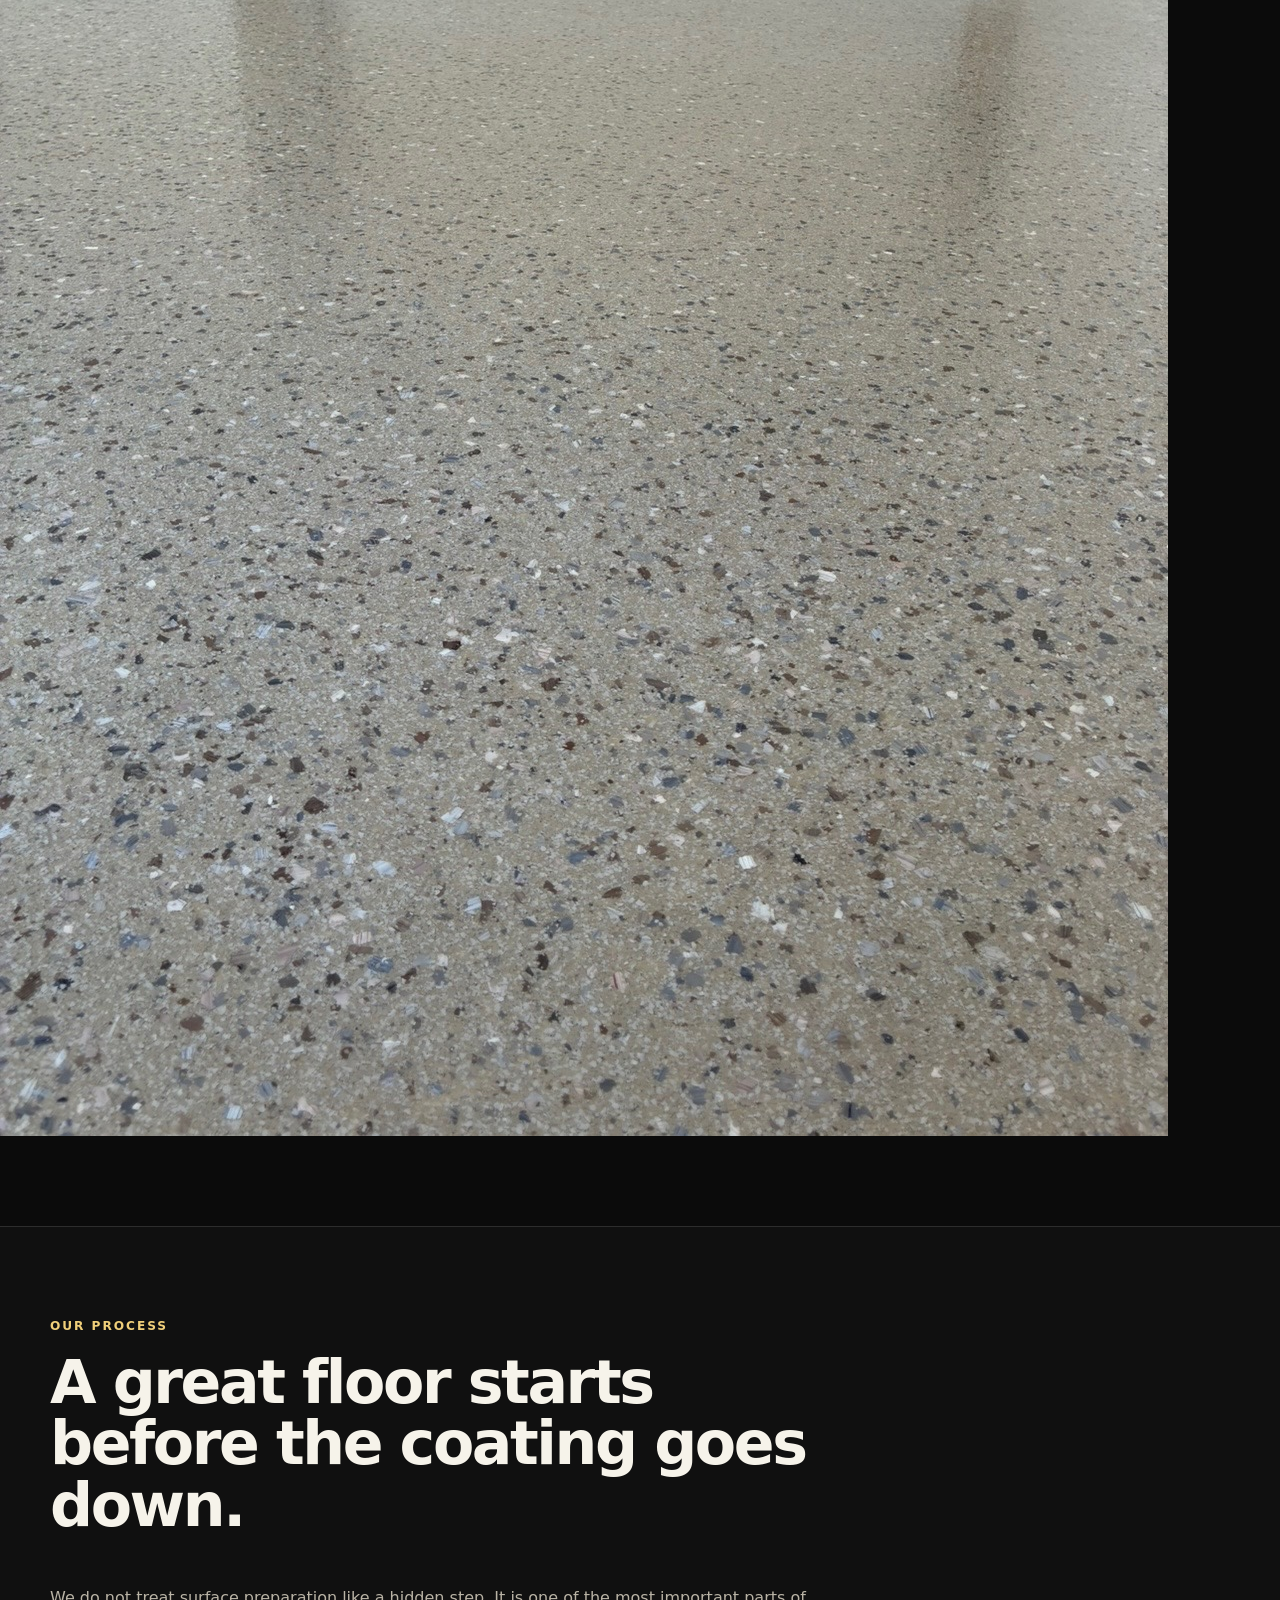
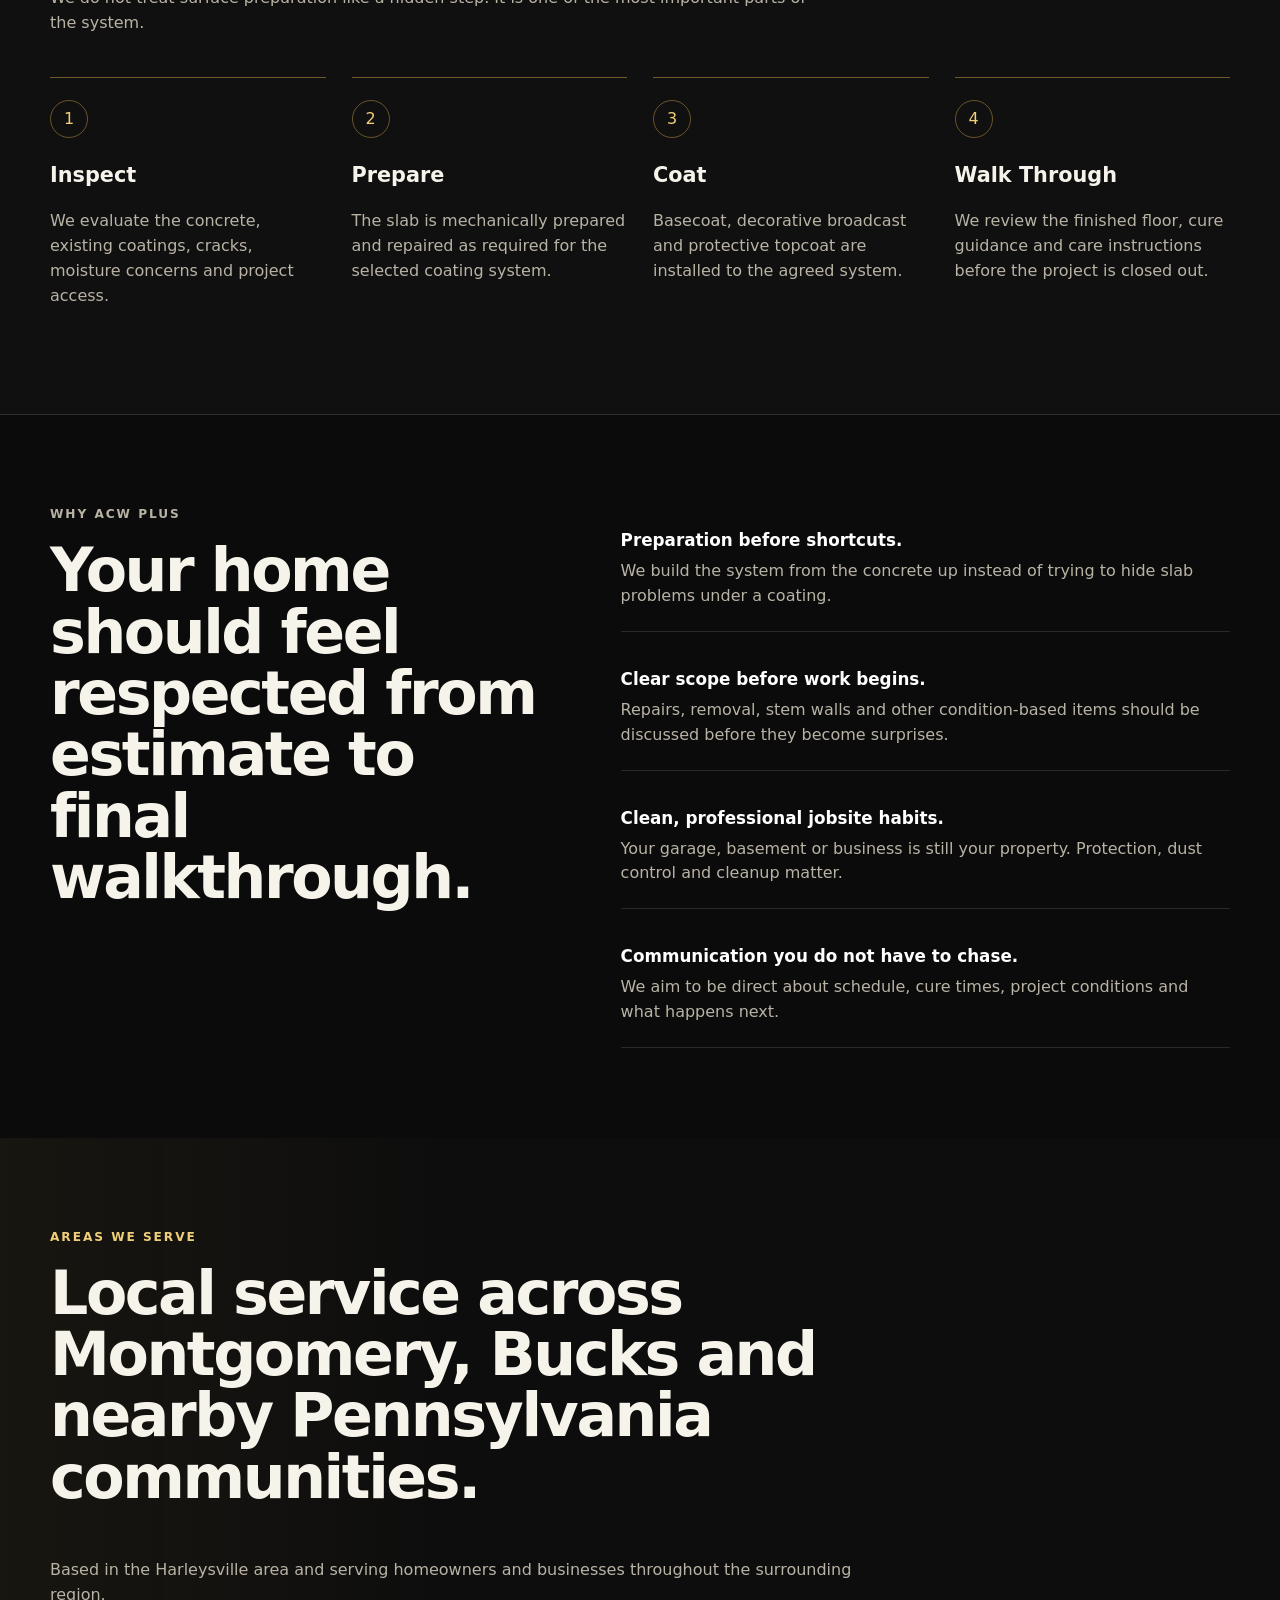
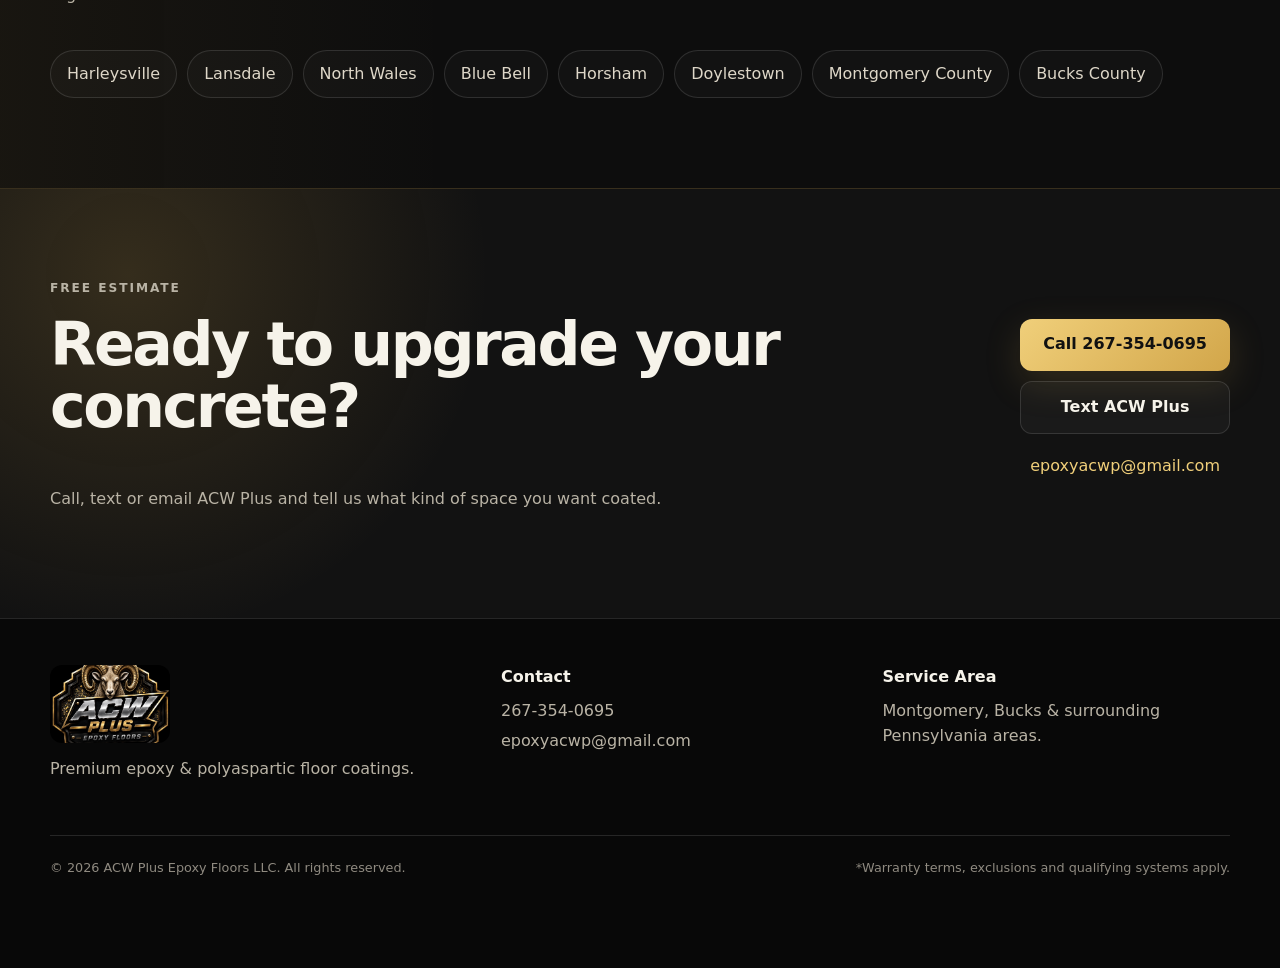
==== commit 0a972892: "Update index.html Add project gallery" ====
--- a/index.html
+++ b/index.html
@@ -156,6 +156,18 @@
       </div>
     </section>
 
+    <section id="gallery" class="section">
+  <h2>Project Gallery</h2>
+  <div class="gallery-grid">
+    <img src="assets/2.JPEG" alt="Finished garage floor coating by ACW Plus Epoxy Floors">
+    <img src="assets/3.JPEG" alt="Finished epoxy floor project by ACW Plus Epoxy Floors">
+    <img src="assets/4.JPEG" alt="Decorative flake floor coating by ACW Plus Epoxy Floors">
+    <img src="assets/5.JPEG" alt="Garage floor coating project by ACW Plus Epoxy Floors">
+<img src="assets/6.JPEG" alt="Decorative concrete floor coating by ACW Plus Epoxy Floors">
+<img src="assets/7.JPEG" alt="Completed floor coating project by ACW Plus Epoxy Floors">
+  </div>
+</section>
+
     <section class="section section-dark" id="process">
       <div class="container">
         <div class="section-heading narrow">
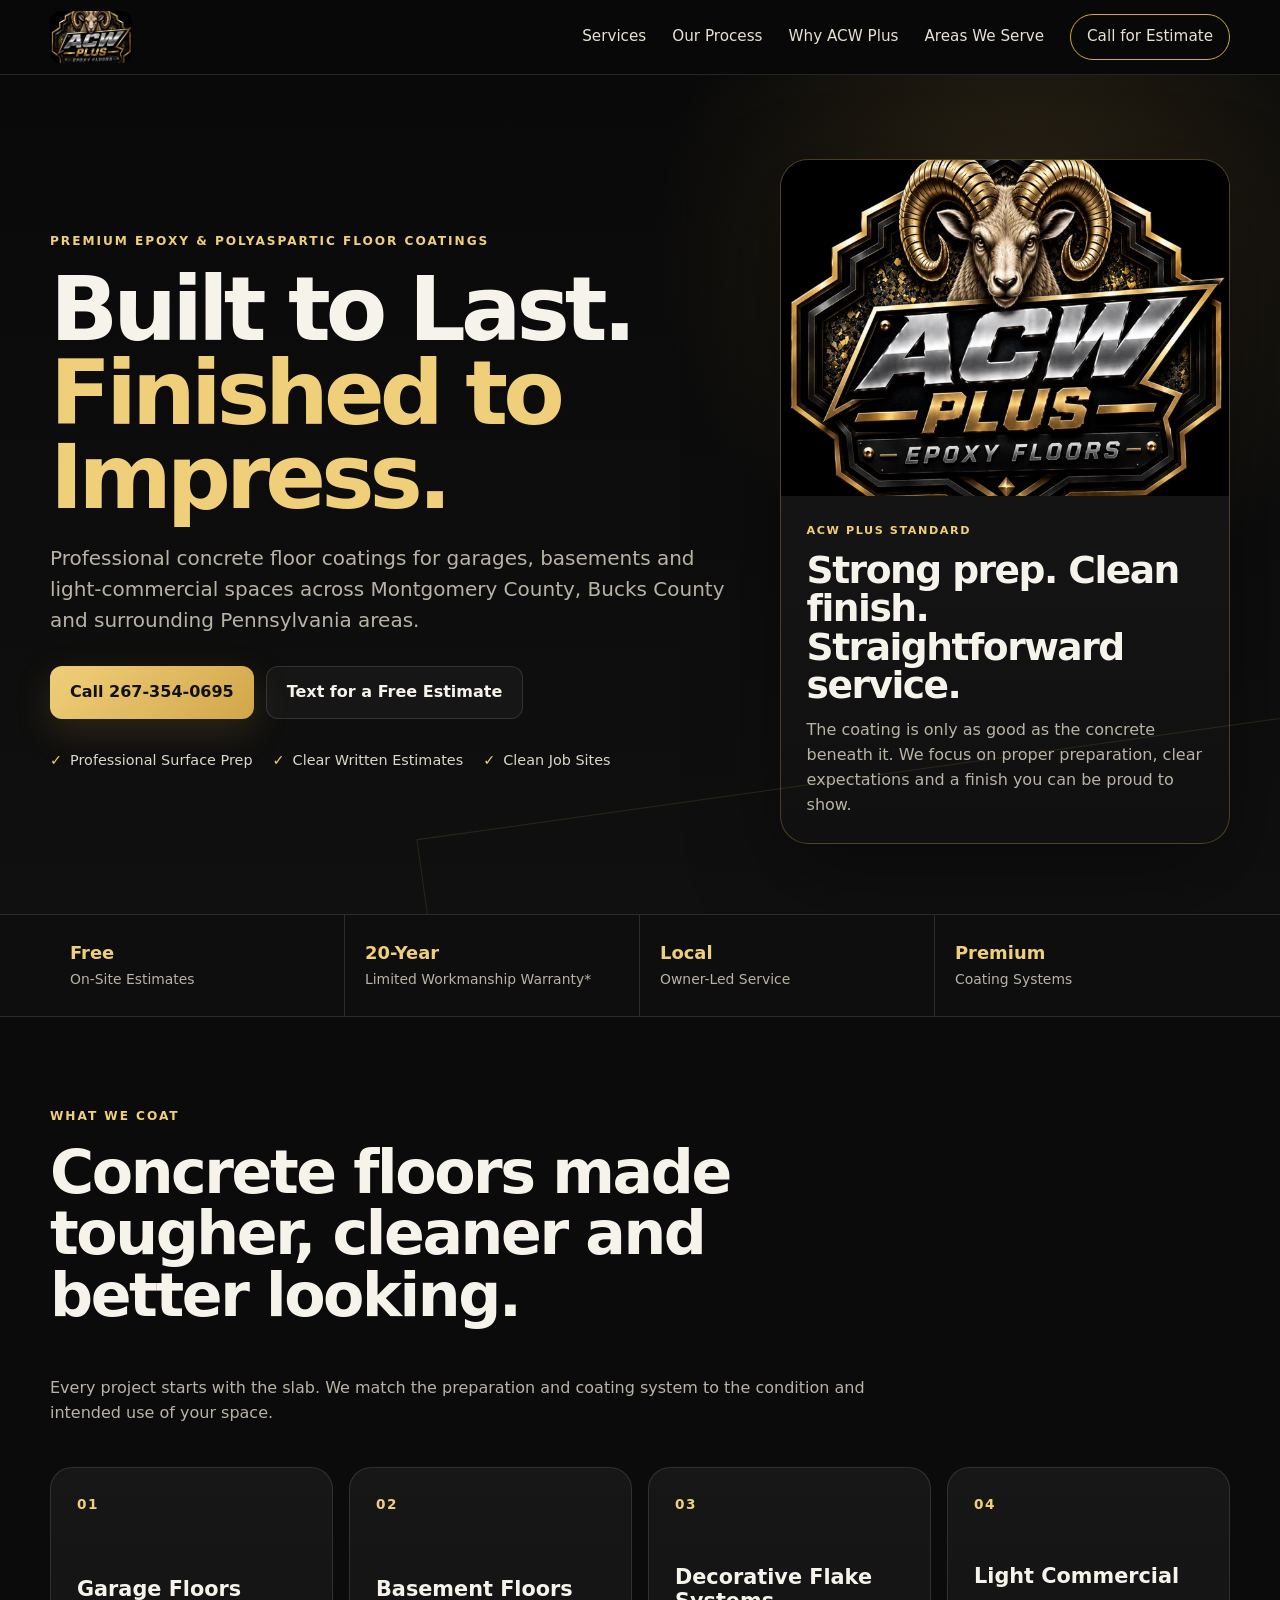
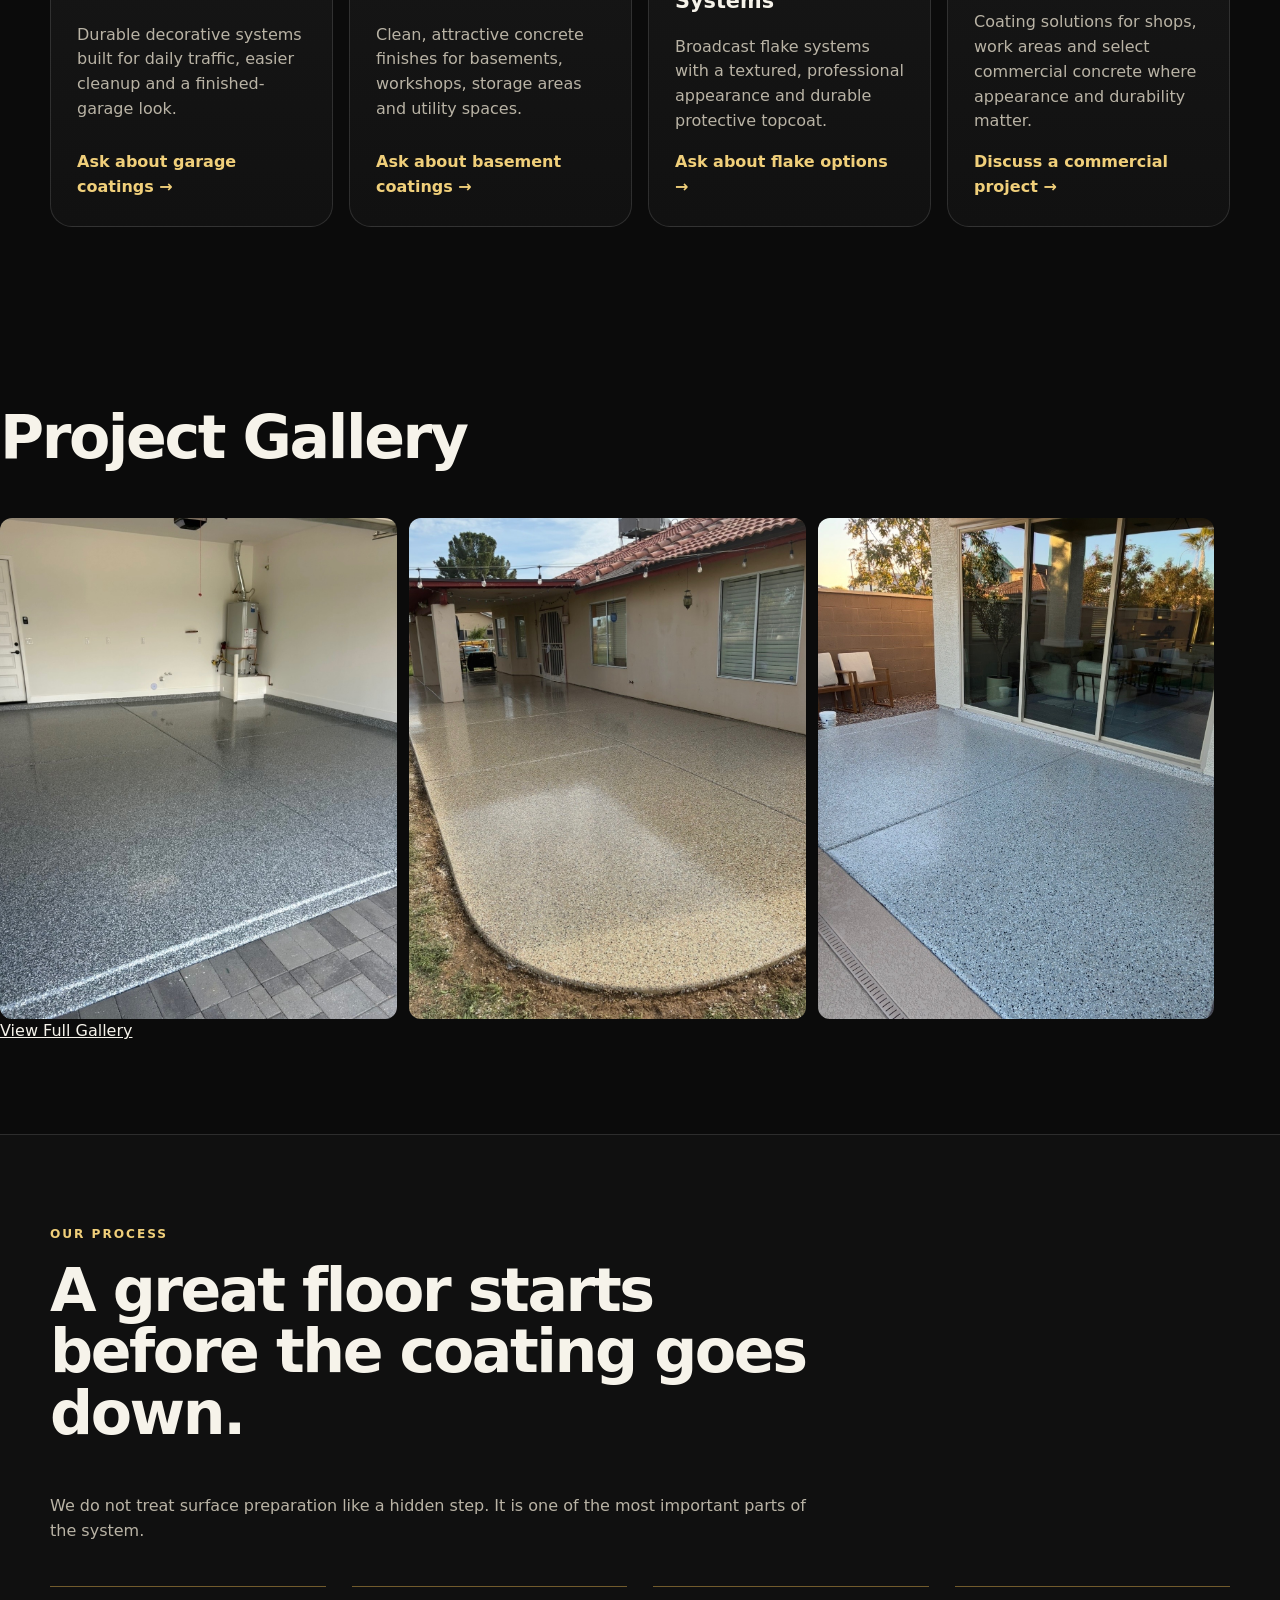
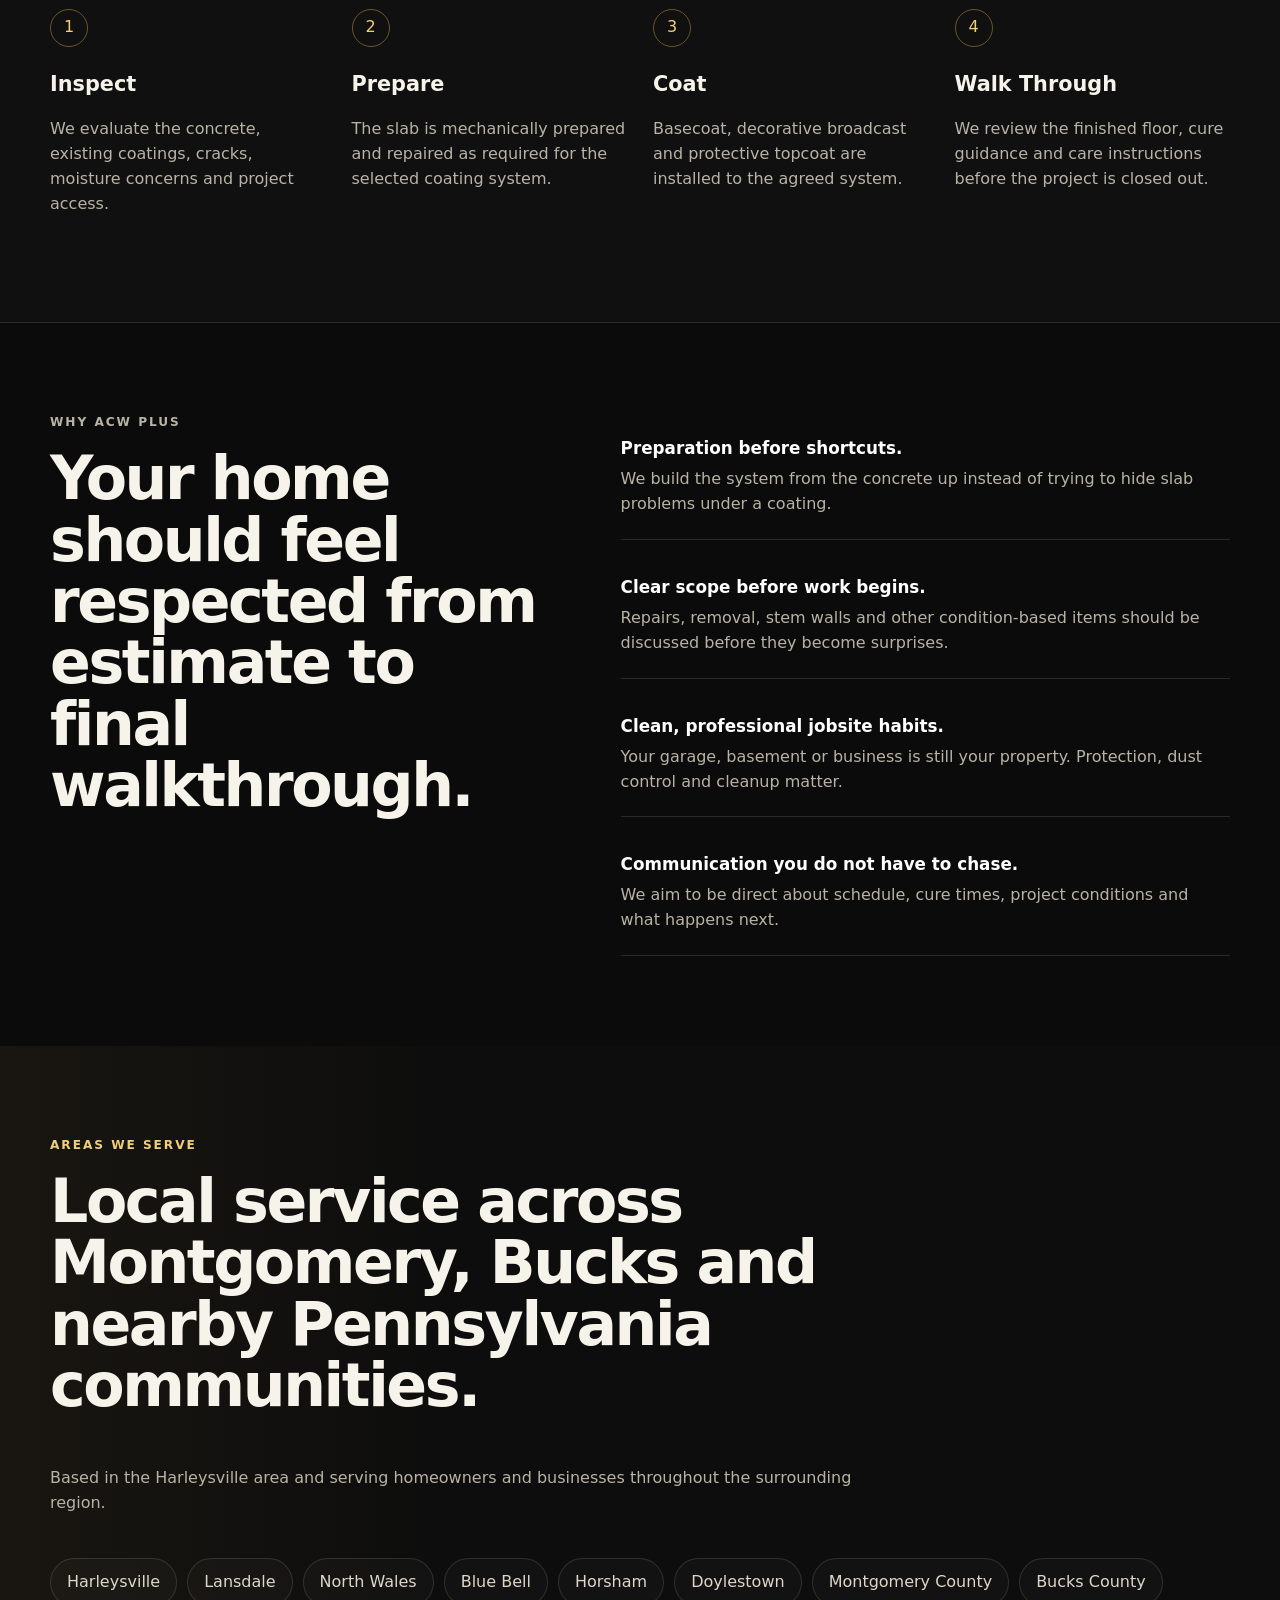
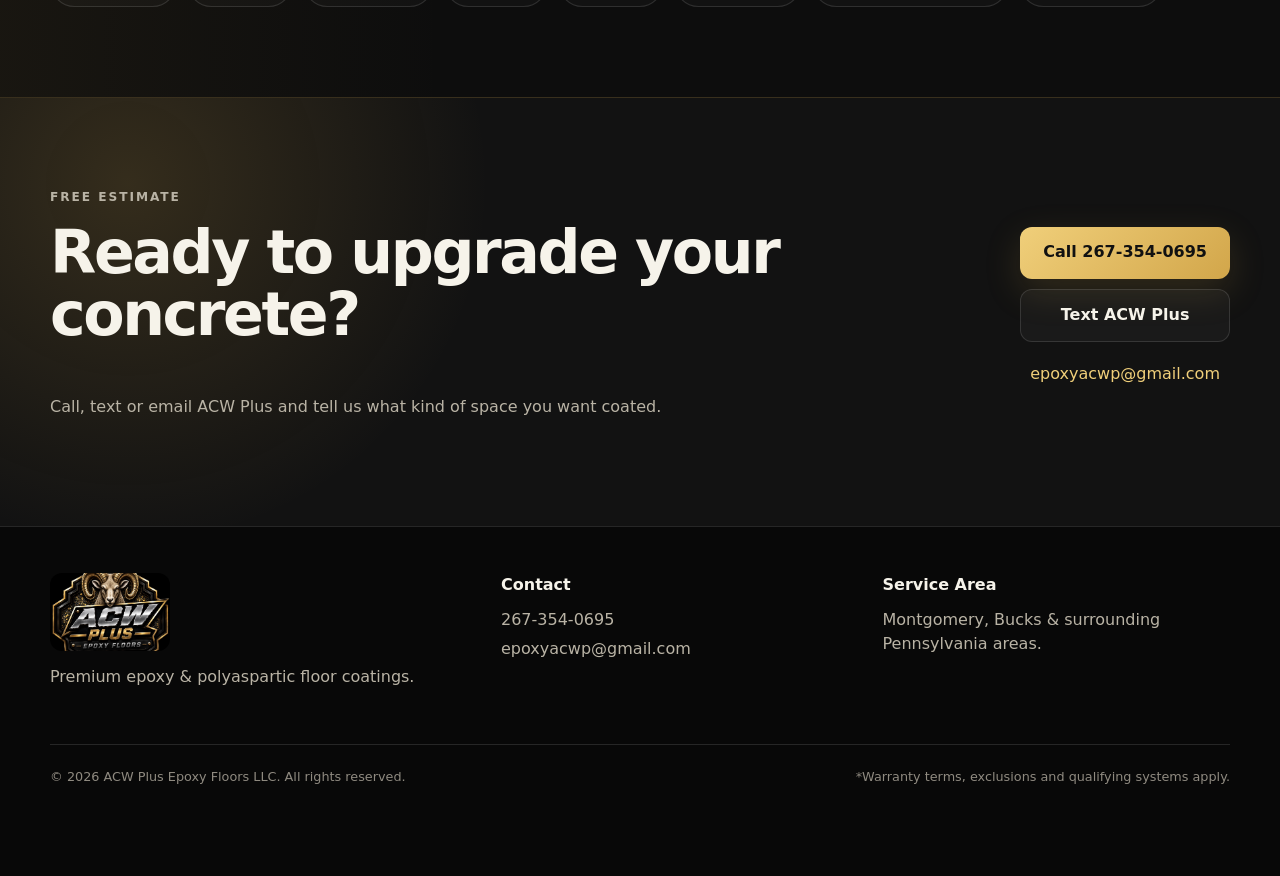
==== commit 821a7c36: "Update homepage gallery" ====
--- a/index.html
+++ b/index.html
@@ -162,10 +162,10 @@
     <img src="assets/2.JPEG" alt="Finished garage floor coating by ACW Plus Epoxy Floors">
     <img src="assets/3.JPEG" alt="Finished epoxy floor project by ACW Plus Epoxy Floors">
     <img src="assets/4.JPEG" alt="Decorative flake floor coating by ACW Plus Epoxy Floors">
-    <img src="assets/5.JPEG" alt="Garage floor coating project by ACW Plus Epoxy Floors">
-<img src="assets/6.JPEG" alt="Decorative concrete floor coating by ACW Plus Epoxy Floors">
-<img src="assets/7.JPEG" alt="Completed floor coating project by ACW Plus Epoxy Floors">
+   
+    
   </div>
+      <a href="gallery.html" class="gallery-button">View Full Gallery</a>
 </section>
 
     <section class="section section-dark" id="process">
--- a/styles.css
+++ b/styles.css
@@ -554,3 +554,17 @@
   html { scroll-behavior: auto; }
   * { transition: none !important; }
 }
+
+.gallery-grid {
+  display: flex;
+  gap: 12px;
+  flex-wrap: wrap;
+}
+
+.gallery-grid img {
+  width: 31%;
+  border-radius: 12px;
+  height: auto;
+  display: block;
+  object-fit: cover;
+}
